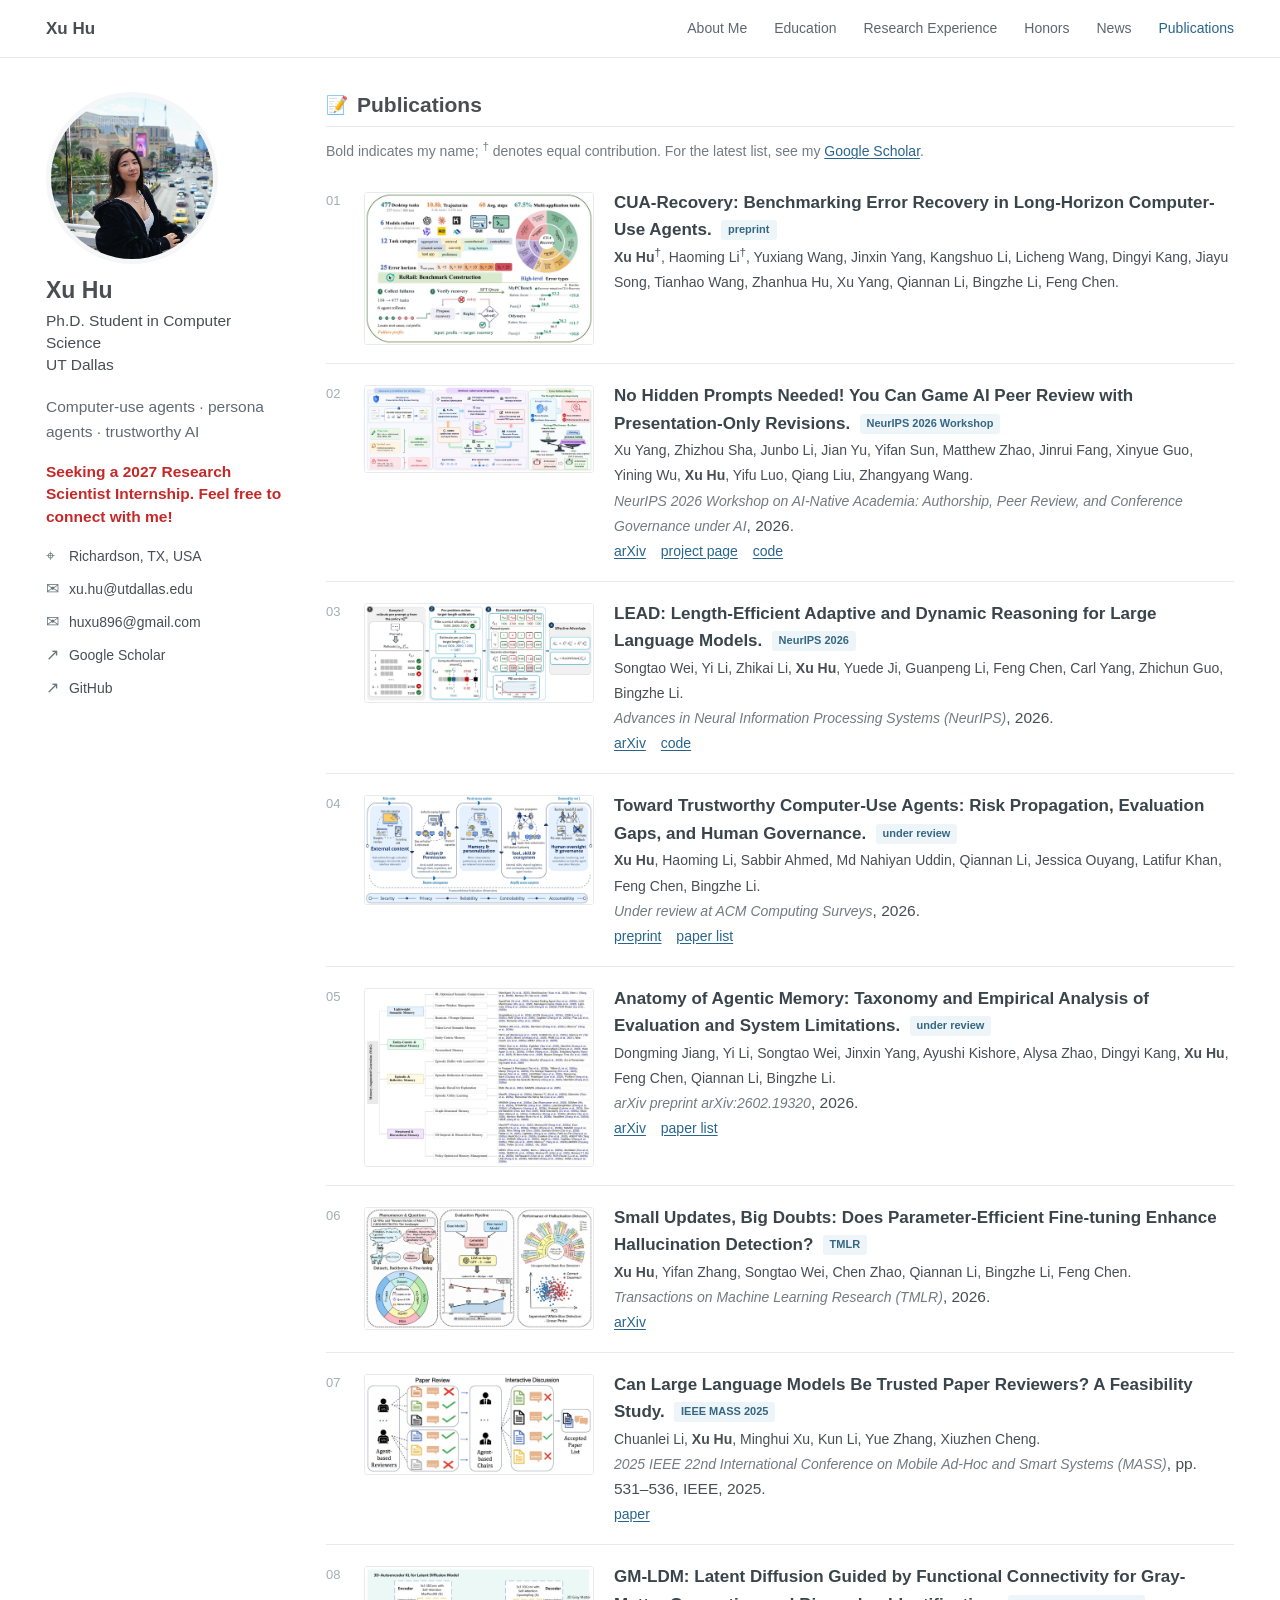
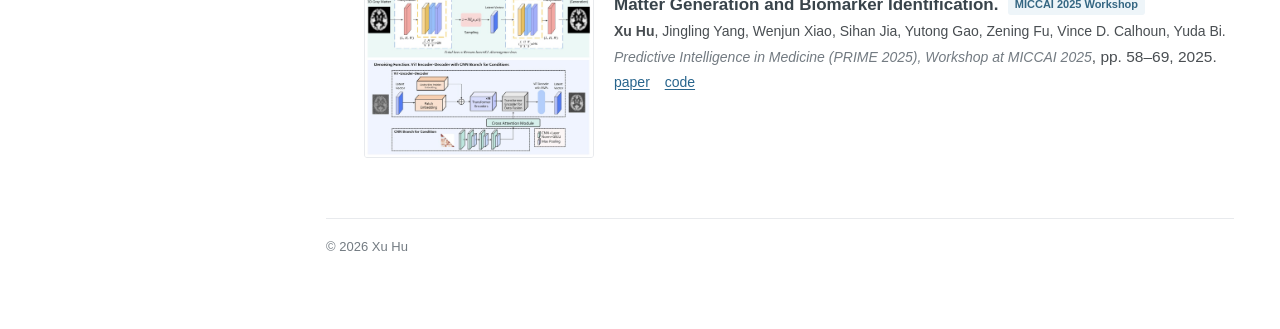
==== publications.html @ 9009aea0 "Add 2027 internship notice to profile" ====
<!DOCTYPE html>
<html lang="en">
<head>
  <meta charset="utf-8" />
  <meta name="viewport" content="width=device-width, initial-scale=1" />
  <title>Xu Hu — Publications</title>
  <meta name="description" content="Publications by Xu Hu." />
  <link rel="canonical" href="https://xu-hu-2002.github.io/publications.html" />
  <link rel="stylesheet" href="styles.css" />
</head>
<body>
  <a class="skip-link" href="#publications">Skip to content</a>
  <header class="site-header">
    <div class="header-inner">
      <a class="site-brand" href="index.html">Xu Hu</a>
      <nav class="desktop-nav" aria-label="Main navigation">
        <a href="index.html#about">About Me</a>
        <a href="index.html#education">Education</a>
        <a href="index.html#research">Research Experience</a>
        <a href="index.html#honors">Honors</a>
        <a href="index.html#news">News</a>
        <a href="publications.html" aria-current="page">Publications</a>
      </nav>
      <details class="mobile-nav">
        <summary aria-label="Open navigation">☰</summary>
        <nav aria-label="Mobile navigation">
          <a href="index.html#about">About Me</a>
          <a href="index.html#education">Education</a>
          <a href="index.html#research">Research Experience</a>
          <a href="index.html#honors">Honors</a>
          <a href="index.html#news">News</a>
          <a href="publications.html" aria-current="page">Publications</a>
        </nav>
      </details>
    </div>
  </header>

  <div class="layout">
    <aside class="profile" aria-label="Xu Hu profile">
      <img class="profile-photo" src="profile.jpg" alt="Xu Hu" />
      <div class="profile-content">
        <h1>Xu Hu</h1>
        <p class="profile-role">Ph.D. Student in Computer Science<br />UT Dallas</p>
        <p class="profile-focus">Computer-use agents · persona agents · trustworthy AI</p>
        <p class="profile-seeking">Seeking a 2027 Research Scientist Internship. Feel free to connect with me!</p>
        <ul class="profile-links">
          <li><span aria-hidden="true">⌖</span> Richardson, TX, USA</li>
          <li><span aria-hidden="true">✉</span> <a href="mailto:xu.hu@utdallas.edu">xu.hu@utdallas.edu</a></li>
          <li><span aria-hidden="true">✉</span> <a href="mailto:huxu896@gmail.com">huxu896@gmail.com</a></li>
          <li><span aria-hidden="true">↗</span> <a href="https://scholar.google.com/citations?user=4LvTffEAAAAJ&amp;hl=en">Google Scholar</a></li>
          <li><span aria-hidden="true">↗</span> <a href="https://github.com/xu-hu-2002">GitHub</a></li>
        </ul>
      </div>
    </aside>

    <main class="content">
      <section id="publications">
        <h2 class="section"><span aria-hidden="true">📝</span> Publications</h2>
        <p class="section-note">Bold indicates my name; <sup>†</sup> denotes equal contribution. For the latest list, see my
          <a href="https://scholar.google.com/citations?user=4LvTffEAAAAJ&amp;hl=en">Google Scholar</a>.
        </p>

      <ol class="pubs">

        <li class="has-fig">
          <a class="pub-fig" href="figures/cua-recovery.jpg"><img src="figures/cua-recovery.jpg" width="1100" height="732" loading="lazy" alt="Overview of the CUA-Recovery benchmark and its construction" /></a>
          <div class="pub-body">
            <span class="pub-title">CUA-Recovery: Benchmarking Error Recovery in Long-Horizon
              Computer-Use Agents.</span>
            <span class="badge">preprint</span><br />
            <span class="pub-authors">
              <span class="me">Xu Hu</span><sup>†</sup>, Haoming Li<sup>†</sup>, Yuxiang Wang, Jinxin Yang,
              Kangshuo Li, Licheng Wang, Dingyi Kang, Jiayu Song, Tianhao Wang, Zhanhua Hu, Xu Yang,
              Qiannan Li, Bingzhe Li, Feng Chen.</span>
          </div>
        </li>

        <li class="has-fig">
          <a class="pub-fig" href="figures/no-hidden-prompts.jpg"><img src="figures/no-hidden-prompts.jpg" width="1100" height="414" loading="lazy" alt="Overview of the presentation-only review-gaming framework" /></a>
          <div class="pub-body">
            <span class="pub-title"><a href="https://arxiv.org/abs/2606.13044">No Hidden Prompts Needed! You Can Game AI Peer Review with
              Presentation-Only Revisions.</a></span>
            <span class="badge">NeurIPS 2026 Workshop</span><br />
            <span class="pub-authors">
              Xu Yang, Zhizhou Sha, Junbo Li, Jian Yu, Yifan Sun, Matthew Zhao, Jinrui Fang,
              Xinyue Guo, Yining Wu, <span class="me">Xu Hu</span>, Yifu Luo, Qiang Liu,
              Zhangyang Wang.</span><br />
            <span class="pub-venue">NeurIPS 2026 Workshop on AI-Native Academia: Authorship, Peer Review,
              and Conference Governance under AI</span>, 2026.<br />
            <span class="pub-links">
              <a href="https://arxiv.org/abs/2606.13044">arXiv</a>
              <a href="https://xyimatvoid.github.io/ARGAR-Site/">project page</a>
              <a href="https://github.com/xyimatvoid/ARGAR">code</a>
            </span>
          </div>
        </li>

        <li class="has-fig">
          <a class="pub-fig" href="figures/lead.jpg"><img src="figures/lead.jpg" width="1100" height="473" loading="lazy" alt="The LEAD framework" /></a>
          <div class="pub-body">
            <span class="pub-title"><a href="https://arxiv.org/abs/2605.09806">LEAD: Length-Efficient Adaptive and Dynamic Reasoning for
              Large Language Models.</a></span>
            <span class="badge">NeurIPS 2026</span><br />
            <span class="pub-authors">
              Songtao Wei, Yi Li, Zhikai Li, <span class="me">Xu Hu</span>, Yuede Ji, Guanpeng Li,
              Feng Chen, Carl Yang, Zhichun Guo, Bingzhe Li.</span><br />
            <span class="pub-venue">Advances in Neural Information Processing Systems (NeurIPS)</span>, 2026.<br />
            <span class="pub-links">
              <a href="https://arxiv.org/abs/2605.09806">arXiv</a>
              <a href="https://github.com/CrazyMint/LEAD">code</a>
            </span>
          </div>
        </li>

        <li class="has-fig">
          <a class="pub-fig" href="figures/trustworthy-cua-survey.jpg"><img src="figures/trustworthy-cua-survey.jpg" width="1100" height="519" loading="lazy" alt="Overview of risk propagation in computer-use agents" /></a>
          <div class="pub-body">
            <span class="pub-title"><a href="https://www.researchgate.net/publication/405422774_Toward_Trustworthy_Computer-Use_Agents_Risk_Propagation_Evaluation_Gaps_and_Human_Governance">Toward Trustworthy Computer-Use Agents: Risk Propagation,
              Evaluation Gaps, and Human Governance.</a></span>
            <span class="badge">under review</span><br />
            <span class="pub-authors">
              <span class="me">Xu Hu</span>, Haoming Li, Sabbir Ahmed, Md Nahiyan Uddin, Qiannan Li,
              Jessica Ouyang, Latifur Khan, Feng Chen, Bingzhe Li.</span><br />
            <span class="pub-venue">Under review at ACM Computing Surveys</span>, 2026.<br />
            <span class="pub-links">
              <a href="https://www.researchgate.net/publication/405422774_Toward_Trustworthy_Computer-Use_Agents_Risk_Propagation_Evaluation_Gaps_and_Human_Governance">preprint</a>
              <a href="https://github.com/xu-hu-2002/Toward-Trustworthy-Computer-Use-Agent-A-Survey">paper list</a>
            </span>
          </div>
        </li>

        <li class="has-fig">
          <a class="pub-fig" href="figures/anatomy-agentic-memory.jpg"><img src="figures/anatomy-agentic-memory.jpg" width="1100" height="852" loading="lazy" alt="Taxonomy of memory-augmented generation systems" /></a>
          <div class="pub-body">
            <span class="pub-title"><a href="https://arxiv.org/abs/2602.19320">Anatomy of Agentic Memory: Taxonomy and Empirical Analysis of
              Evaluation and System Limitations.</a></span>
            <span class="badge">under review</span><br />
            <span class="pub-authors">
              Dongming Jiang, Yi Li, Songtao Wei, Jinxin Yang, Ayushi Kishore, Alysa Zhao,
              Dingyi Kang, <span class="me">Xu Hu</span>, Feng Chen, Qiannan Li, Bingzhe Li.</span><br />
            <span class="pub-venue">arXiv preprint arXiv:2602.19320</span>, 2026.<br />
            <span class="pub-links">
              <a href="https://arxiv.org/abs/2602.19320">arXiv</a>
              <a href="https://github.com/FredJiang0324/Anatomy-of-Agentic-Memory">paper list</a>
            </span>
          </div>
        </li>

        <li class="has-fig">
          <a class="pub-fig" href="figures/small-updates-big-doubts.jpg"><img src="figures/small-updates-big-doubts.jpg" width="1100" height="585" loading="lazy" alt="Overview of the empirical study of fine-tuning and hallucination detection" /></a>
          <div class="pub-body">
            <span class="pub-title"><a href="https://arxiv.org/abs/2602.11166">Small Updates, Big Doubts: Does Parameter-Efficient Fine-tuning
              Enhance Hallucination Detection?</a></span>
            <span class="badge">TMLR</span><br />
            <span class="pub-authors">
              <span class="me">Xu Hu</span>, Yifan Zhang, Songtao Wei, Chen Zhao, Qiannan Li,
              Bingzhe Li, Feng Chen.</span><br />
            <span class="pub-venue">Transactions on Machine Learning Research (TMLR)</span>, 2026.<br />
            <span class="pub-links">
              <a href="https://arxiv.org/abs/2602.11166">arXiv</a>
            </span>
          </div>
        </li>

        <li class="has-fig">
          <a class="pub-fig" href="figures/llm-paper-reviewers.jpg"><img src="figures/llm-paper-reviewers.jpg" width="1100" height="477" loading="lazy" alt="Agent-based paper review and interactive discussion pipeline" /></a>
          <div class="pub-body">
            <span class="pub-title"><a href="https://ieeexplore.ieee.org/abstract/document/11206164">Can Large Language Models Be Trusted Paper Reviewers?
              A Feasibility Study.</a></span>
            <span class="badge">IEEE MASS 2025</span><br />
            <span class="pub-authors">
              Chuanlei Li, <span class="me">Xu Hu</span>, Minghui Xu, Kun Li, Yue Zhang,
              Xiuzhen Cheng.</span><br />
            <span class="pub-venue">2025 IEEE 22nd International Conference on Mobile Ad-Hoc and
              Smart Systems (MASS)</span>, pp. 531&ndash;536, IEEE, 2025.<br />
            <span class="pub-links">
              <a href="https://ieeexplore.ieee.org/abstract/document/11206164">paper</a>
            </span>
          </div>
        </li>

        <li class="has-fig">
          <a class="pub-fig" href="figures/gm-ldm.jpg"><img src="figures/gm-ldm.jpg" width="1100" height="914" loading="lazy" alt="Architecture of the GM-LDM 3D autoencoder and conditional denoising network" /></a>
          <div class="pub-body">
            <span class="pub-title"><a href="https://link.springer.com/chapter/10.1007/978-3-032-07904-6_6">GM-LDM: Latent Diffusion Guided by Functional Connectivity for
              Gray-Matter Generation and Biomarker Identification.</a></span>
            <span class="badge">MICCAI 2025 Workshop</span><br />
            <span class="pub-authors">
              <span class="me">Xu Hu</span>, Jingling Yang, Wenjun Xiao, Sihan Jia, Yutong Gao,
              Zening Fu, Vince D. Calhoun, Yuda Bi.</span><br />
            <span class="pub-venue">Predictive Intelligence in Medicine (PRIME 2025), Workshop at MICCAI 2025</span>,
            pp. 58&ndash;69, 2025.<br />
            <span class="pub-links">
              <a href="https://link.springer.com/chapter/10.1007/978-3-032-07904-6_6">paper</a>
              <a href="https://github.com/xu-hu-2002/FNCtoGM">code</a>
            </span>
          </div>
        </li>

      </ol>
    </section>

      <footer>&copy; <span id="year"></span> Xu Hu</footer>
    </main>
  </div>
  <script>
    document.getElementById("year").textContent = new Date().getFullYear();
    document.querySelectorAll(".mobile-nav a").forEach(link =>
      link.addEventListener("click", () => { link.closest("details").open = false; })
    );
  </script>
</body>
</html>
---- styles.css ----
:root {
  --ink: #494e52;
  --muted: #737b82;
  --link: #28658d;
  --link-hover: #154866;
  --line: #e8eaed;
  --max: 1240px;
}

* { box-sizing: border-box; }
html { scroll-behavior: smooth; -webkit-text-size-adjust: 100%; }
body {
  margin: 0;
  color: var(--ink);
  background: #fff;
  font-family: "Trebuchet MS", Helvetica, Arial, sans-serif;
  font-size: 15.5px;
  line-height: 1.62;
  -webkit-font-smoothing: antialiased;
}
a { color: var(--link); text-decoration: underline; text-underline-offset: 2px; }
a:hover { color: var(--link-hover); }
strong { font-weight: 700; }
.skip-link { position: absolute; top: -80px; left: 12px; z-index: 20; background: #fff; padding: 8px 12px; }
.skip-link:focus { top: 8px; }

/* Top navigation */
.site-header {
  position: sticky;
  top: 0;
  z-index: 10;
  height: 58px;
  background: rgba(255, 255, 255, .98);
  border-bottom: 1px solid var(--line);
}
.header-inner {
  max-width: var(--max);
  height: 100%;
  margin: 0 auto;
  padding: 0 26px;
  display: flex;
  align-items: center;
  justify-content: space-between;
  gap: 28px;
}
.site-brand {
  color: var(--ink);
  text-decoration: none;
  font-size: 17px;
  font-weight: 700;
  white-space: nowrap;
}
.desktop-nav { display: flex; align-items: center; gap: 27px; }
.desktop-nav a {
  color: #5d6670;
  text-decoration: none;
  white-space: nowrap;
  font-size: 14px;
}
.desktop-nav a:hover, .desktop-nav a[aria-current="page"] { color: var(--link); }
.mobile-nav { display: none; position: relative; }
.mobile-nav summary {
  display: grid;
  place-items: center;
  width: 38px;
  height: 36px;
  color: #fff;
  background: #65717a;
  cursor: pointer;
  list-style: none;
  font-size: 22px;
  line-height: 1;
}
.mobile-nav summary::-webkit-details-marker { display: none; }
.mobile-nav nav {
  position: absolute;
  top: 44px;
  right: 0;
  width: 230px;
  padding: 8px 0;
  background: #fff;
  border: 1px solid var(--line);
  box-shadow: 0 8px 24px rgba(38, 51, 60, .12);
}
.mobile-nav nav a { display: block; padding: 9px 17px; color: var(--ink); text-decoration: none; }
.mobile-nav nav a:hover { background: #f5f7f8; color: var(--link); }

/* Profile and article layout */
.layout {
  max-width: var(--max);
  margin: 0 auto;
  padding: 34px 26px 72px;
  display: grid;
  grid-template-columns: 236px minmax(0, 1fr);
  gap: 44px;
  align-items: start;
}
.profile { position: sticky; top: 92px; }
.profile-photo {
  display: block;
  width: 172px;
  height: 172px;
  border-radius: 50%;
  border: 5px solid #f4f6f7;
  object-fit: cover;
  object-position: center 37%;
  margin: 0 0 13px;
}
.profile h1 { margin: 0 0 5px; font-size: 23px; line-height: 1.2; }
.profile-role { margin: 0 0 18px; line-height: 1.42; }
.profile-focus { margin: 0 0 17px; color: #626a70; }
.profile-seeking { margin: 0 0 15px; color: #c62828; font-weight: 700; line-height: 1.45; }
.profile-links { margin: 0; padding: 0; list-style: none; font-size: 14px; }
.profile-links li { margin: 0 0 7px; overflow-wrap: anywhere; }
.profile-links li span { display: inline-block; width: 19px; color: #66747b; font-size: 16px; }
.profile-links a { color: var(--ink); text-decoration: none; }
.profile-links a:hover { color: var(--link); text-decoration: underline; }
.content { min-width: 0; }
.bio p { margin: 0 0 16px; }
.bio p:last-child { margin-bottom: 0; }

/* Sections and dated lists */
section { margin-top: 36px; scroll-margin-top: 78px; }
.content > section:first-child { margin-top: 0; }
.content { scroll-margin-top: 78px; }
h2.section {
  display: flex;
  align-items: center;
  gap: 9px;
  margin: 0 0 14px;
  padding: 0 0 8px;
  border-bottom: 1px solid var(--line);
  font-size: 21px;
  line-height: 1.25;
  font-weight: 700;
}
h2.section span { font-size: 18px; }
ul.timeline, ul.news { list-style: none; margin: 0; padding: 0; }
ul.timeline li, ul.news li {
  display: grid;
  grid-template-columns: 116px minmax(0, 1fr);
  gap: 14px;
  margin: 0 0 11px;
}
ul.timeline li:last-child, ul.news li:last-child { margin-bottom: 0; }
ul.news li { position: relative; padding-left: 18px; }
ul.news li::before { content: "•"; position: absolute; left: 0; top: 0; color: #728089; }
.date { color: var(--muted); white-space: nowrap; font-variant-numeric: tabular-nums; }
.what { min-width: 0; }
.location { color: var(--muted); }
.faculty-name { white-space: nowrap; }

/* News sliding window: five items at a time */
.news-nav { display: none; align-items: center; gap: 12px; margin-top: 12px; padding-left: 18px; font-size: 13px; color: var(--muted); }
.news-windowed + .news-nav { display: flex; }
.news-windowed li[hidden] { display: none; }
.news-windowed li.news-last { margin-bottom: 0; }
.news-nav button {
  padding: 3px 11px;
  border: 1px solid #d5dbdf;
  border-radius: 3px;
  background: #fff;
  color: var(--link);
  font: inherit;
  cursor: pointer;
}
.news-nav button:hover:not(:disabled) { background: #eef5f9; border-color: #b9c6ce; }
.news-nav button:disabled { color: #b3bbc1; cursor: default; }
.news-count { font-variant-numeric: tabular-nums; }
@keyframes news-in { from { opacity: 0; transform: translateY(var(--news-shift, 6px)); } to { opacity: 1; transform: none; } }
.news-windowed li.news-enter { animation: news-in .22s ease-out; }

/* Publication list */
.section-note { color: var(--muted); margin: -4px 0 8px; font-size: 14px; }
ol.pubs { margin: 0; padding: 0; list-style: none; counter-reset: pub; }
ol.pubs li {
  position: relative;
  margin: 0;
  padding: 18px 0 18px 38px;
  border-bottom: 1px solid var(--line);
  counter-increment: pub;
}
ol.pubs li:last-child { border-bottom: 0; }
ol.pubs li::before {
  content: counter(pub, decimal-leading-zero);
  position: absolute;
  top: 19px;
  left: 0;
  color: #a3adb4;
  font-size: 13px;
  font-variant-numeric: tabular-nums;
}
ol.pubs li { display: grid; grid-template-columns: 230px minmax(0, 1fr); gap: 20px; align-items: start; }
.pub-fig { display: block; margin-top: 3px; border: 1px solid var(--line); border-radius: 3px; background: #fff; overflow: hidden; line-height: 0; }
.pub-fig img { display: block; width: 100%; height: auto; }
a.pub-fig:hover { border-color: #b9c6ce; }
.pub-fig-empty { border: 0; }
.pub-body { min-width: 0; }
.pub-title { font-size: 17px; font-weight: 700; color: #39444b; }
.pub-title a { color: inherit; text-decoration: none; }
.pub-title a:hover { color: var(--link); text-decoration: underline; }
.pub-authors { font-size: 14px; }
.pub-authors .me { font-weight: 700; }
.pub-venue { color: var(--muted); font-style: italic; font-size: 14px; }
.pub-links { font-size: 14px; }
.pub-links a { margin-right: 11px; }
.badge {
  display: inline-block;
  margin-left: 5px;
  padding: 1px 7px;
  border-radius: 3px;
  background: #eef5f9;
  color: #356783;
  font-size: 11px;
  font-weight: 700;
  vertical-align: 2px;
}

/* Research agenda table */
.agenda-wrap { margin: 0; overflow-x: auto; }
table.agenda { width: 100%; border-collapse: collapse; font-size: 14.5px; line-height: 1.5; }
table.agenda th, table.agenda td {
  padding: 10px 12px;
  border: 1px solid var(--line);
  text-align: left;
  vertical-align: top;
}
table.agenda thead th { background: #f4f6f7; color: #39444b; font-weight: 700; }
table.agenda tbody th { width: 23%; font-weight: 700; }
table.agenda td.work { width: 42%; }
table.agenda td.work p { margin: 0 0 7px; }
table.agenda td.work p:last-child { margin-bottom: 0; }
table.agenda .status { color: var(--muted); }

footer {
  margin-top: 42px;
  padding-top: 17px;
  border-top: 1px solid var(--line);
  color: var(--muted);
  font-size: 13px;
}

@media (max-width: 1000px) {
  .layout { grid-template-columns: 205px minmax(0, 1fr); gap: 34px; }
  ol.pubs li { grid-template-columns: 180px minmax(0, 1fr); gap: 16px; }
  .desktop-nav { gap: 17px; }
  .desktop-nav a { font-size: 13px; }
}
@media (max-width: 760px) {
  .desktop-nav { display: none; }
  .mobile-nav { display: block; }
  .layout { display: block; padding: 26px 20px 64px; }
  .profile {
    position: static;
    display: grid;
    grid-template-columns: 104px minmax(0, 1fr);
    gap: 18px;
    align-items: start;
    margin-bottom: 28px;
  }
  .profile-photo { width: 104px; height: 104px; border-width: 4px; margin: 0; }
  .profile h1 { font-size: 21px; }
  .profile-role { margin-bottom: 9px; }
  .profile-focus { display: none; }
  .profile-seeking { margin-bottom: 8px; font-size: 14px; }
  .profile-links { display: flex; flex-wrap: wrap; gap: 0 12px; font-size: 13px; }
  .profile-links li { margin-bottom: 2px; }
  .header-inner { padding: 0 20px; }
}
@media (max-width: 560px) {
  body { font-size: 15px; }
  .profile { grid-template-columns: 84px minmax(0, 1fr); gap: 13px; }
  .profile-photo { width: 84px; height: 84px; }
  .profile h1 { font-size: 19px; }
  .profile-role { font-size: 13px; }
  .profile-links li:first-child { width: 100%; }
  h2.section { font-size: 19px; }
  ul.timeline li, ul.news li { display: block; margin-bottom: 14px; }
  .date { display: block; font-size: 13px; margin-bottom: 1px; }
  ol.pubs li { display: block; padding-left: 31px; }
  .pub-fig { max-width: 420px; margin: 2px 0 10px; }
  .pub-fig-empty { display: none; }
  .news-nav { padding-left: 0; }
  .pub-title { font-size: 15.5px; }
  table.agenda thead { display: none; }
  table.agenda, table.agenda tbody, table.agenda tr, table.agenda th, table.agenda td { display: block; }
  table.agenda tbody th, table.agenda td.work { width: auto; }
  table.agenda tr { margin: 0 0 10px; border: 1px solid var(--line); }
  table.agenda tr:last-child { margin-bottom: 0; }
  table.agenda th, table.agenda td { border: 0; padding: 7px 12px; }
  table.agenda tbody th { background: #f4f6f7; }
}
@media (prefers-reduced-motion: reduce) {
  html { scroll-behavior: auto; }
  .news-windowed li.news-enter { animation: none; }
}
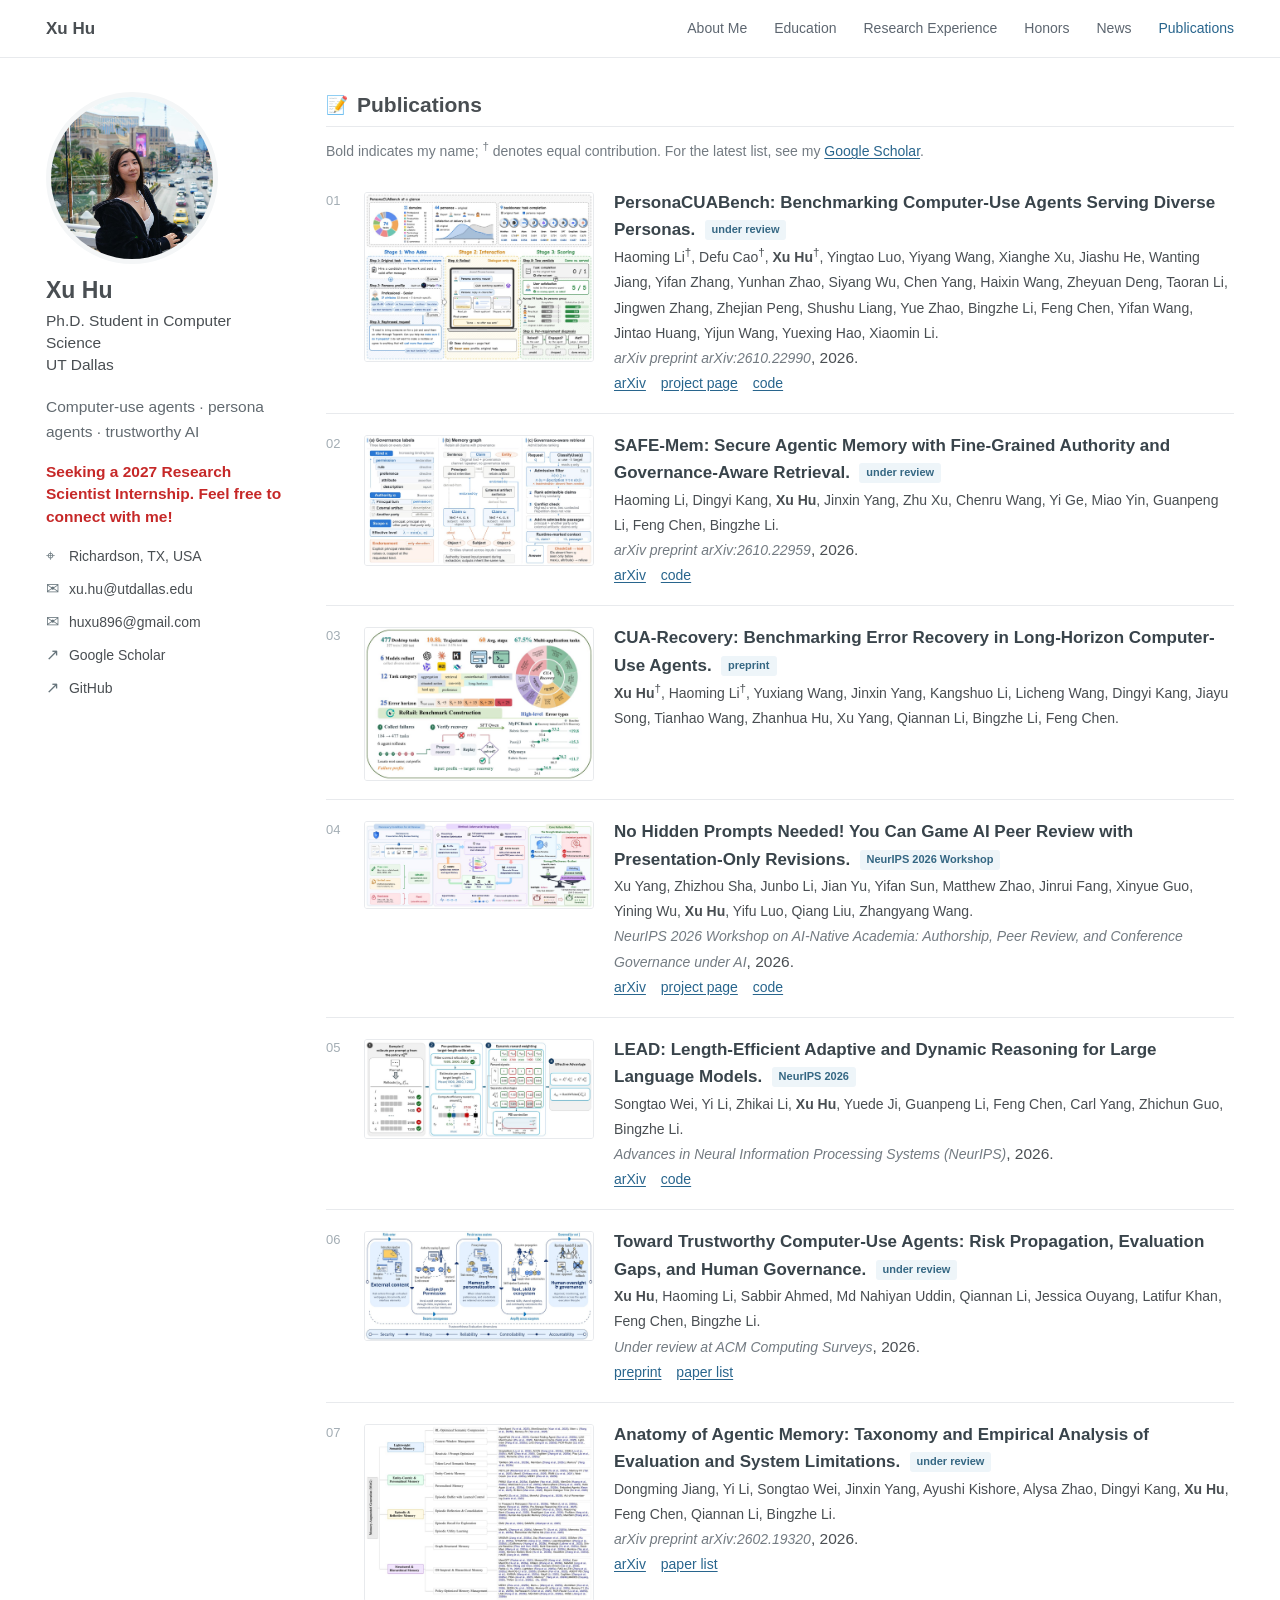
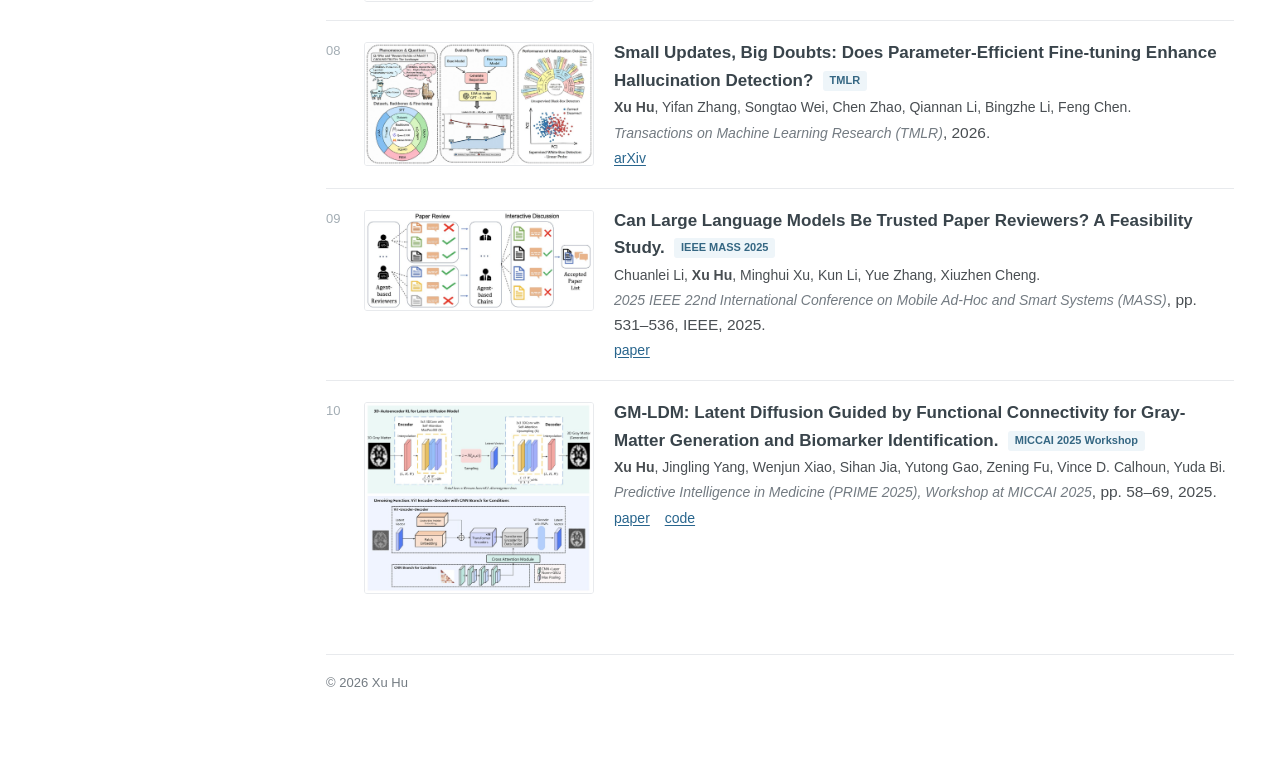
==== commit 3916d2a1: "Add PersonaCUABench and SAFE-Mem (arXiv) to news, agenda, and publications" ====
--- a/publications.html
+++ b/publications.html
@@ -63,6 +63,44 @@
       <ol class="pubs">
 
         <li class="has-fig">
+          <a class="pub-fig" href="figures/persona-cua-bench.jpg"><img src="figures/persona-cua-bench.jpg" width="1100" height="811" loading="lazy" alt="Overview of PersonaCUABench: who asks, interaction, and scoring" /></a>
+          <div class="pub-body">
+            <span class="pub-title"><a href="https://arxiv.org/abs/2610.22990">PersonaCUABench: Benchmarking Computer-Use Agents
+              Serving Diverse Personas.</a></span>
+            <span class="badge">under review</span><br />
+            <span class="pub-authors">
+              Haoming Li<sup>†</sup>, Defu Cao<sup>†</sup>, <span class="me">Xu Hu</span><sup>†</sup>, Yingtao Luo,
+              Yiyang Wang, Xianghe Xu, Jiashu He, Wanting Jiang, Yifan Zhang, Yunhan Zhao, Siyang Wu,
+              Chen Yang, Haixin Wang, Zheyuan Deng, Taoran Li, Jingwen Zhang, Zhejian Peng, Shushu Liang,
+              Yue Zhao, Bingzhe Li, Feng Chen, Yifan Wang, Jintao Huang, Yijun Wang, Yuexing Hao,
+              Xiaomin Li.</span><br />
+            <span class="pub-venue">arXiv preprint arXiv:2610.22990</span>, 2026.<br />
+            <span class="pub-links">
+              <a href="https://arxiv.org/abs/2610.22990">arXiv</a>
+              <a href="https://matraix.ai/research/persona-cua.html">project page</a>
+              <a href="https://github.com/MatrAIx-ai/PersonaCUABench">code</a>
+            </span>
+          </div>
+        </li>
+
+        <li class="has-fig">
+          <a class="pub-fig" href="figures/safe-mem.jpg"><img src="figures/safe-mem.jpg" width="1100" height="622" loading="lazy" alt="Overview of SAFE-Mem: governance labels, memory graph, and governance-aware retrieval" /></a>
+          <div class="pub-body">
+            <span class="pub-title"><a href="https://arxiv.org/abs/2610.22959">SAFE-Mem: Secure Agentic Memory with Fine-Grained Authority
+              and Governance-Aware Retrieval.</a></span>
+            <span class="badge">under review</span><br />
+            <span class="pub-authors">
+              Haoming Li, Dingyi Kang, <span class="me">Xu Hu</span>, Jinxin Yang, Zhu Xu, Chenru Wang,
+              Yi Ge, Miao Yin, Guanpeng Li, Feng Chen, Bingzhe Li.</span><br />
+            <span class="pub-venue">arXiv preprint arXiv:2610.22959</span>, 2026.<br />
+            <span class="pub-links">
+              <a href="https://arxiv.org/abs/2610.22959">arXiv</a>
+              <a href="https://github.com/LVenum/SAFE-Mem">code</a>
+            </span>
+          </div>
+        </li>
+
+        <li class="has-fig">
           <a class="pub-fig" href="figures/cua-recovery.jpg"><img src="figures/cua-recovery.jpg" width="1100" height="732" loading="lazy" alt="Overview of the CUA-Recovery benchmark and its construction" /></a>
           <div class="pub-body">
             <span class="pub-title">CUA-Recovery: Benchmarking Error Recovery in Long-Horizon
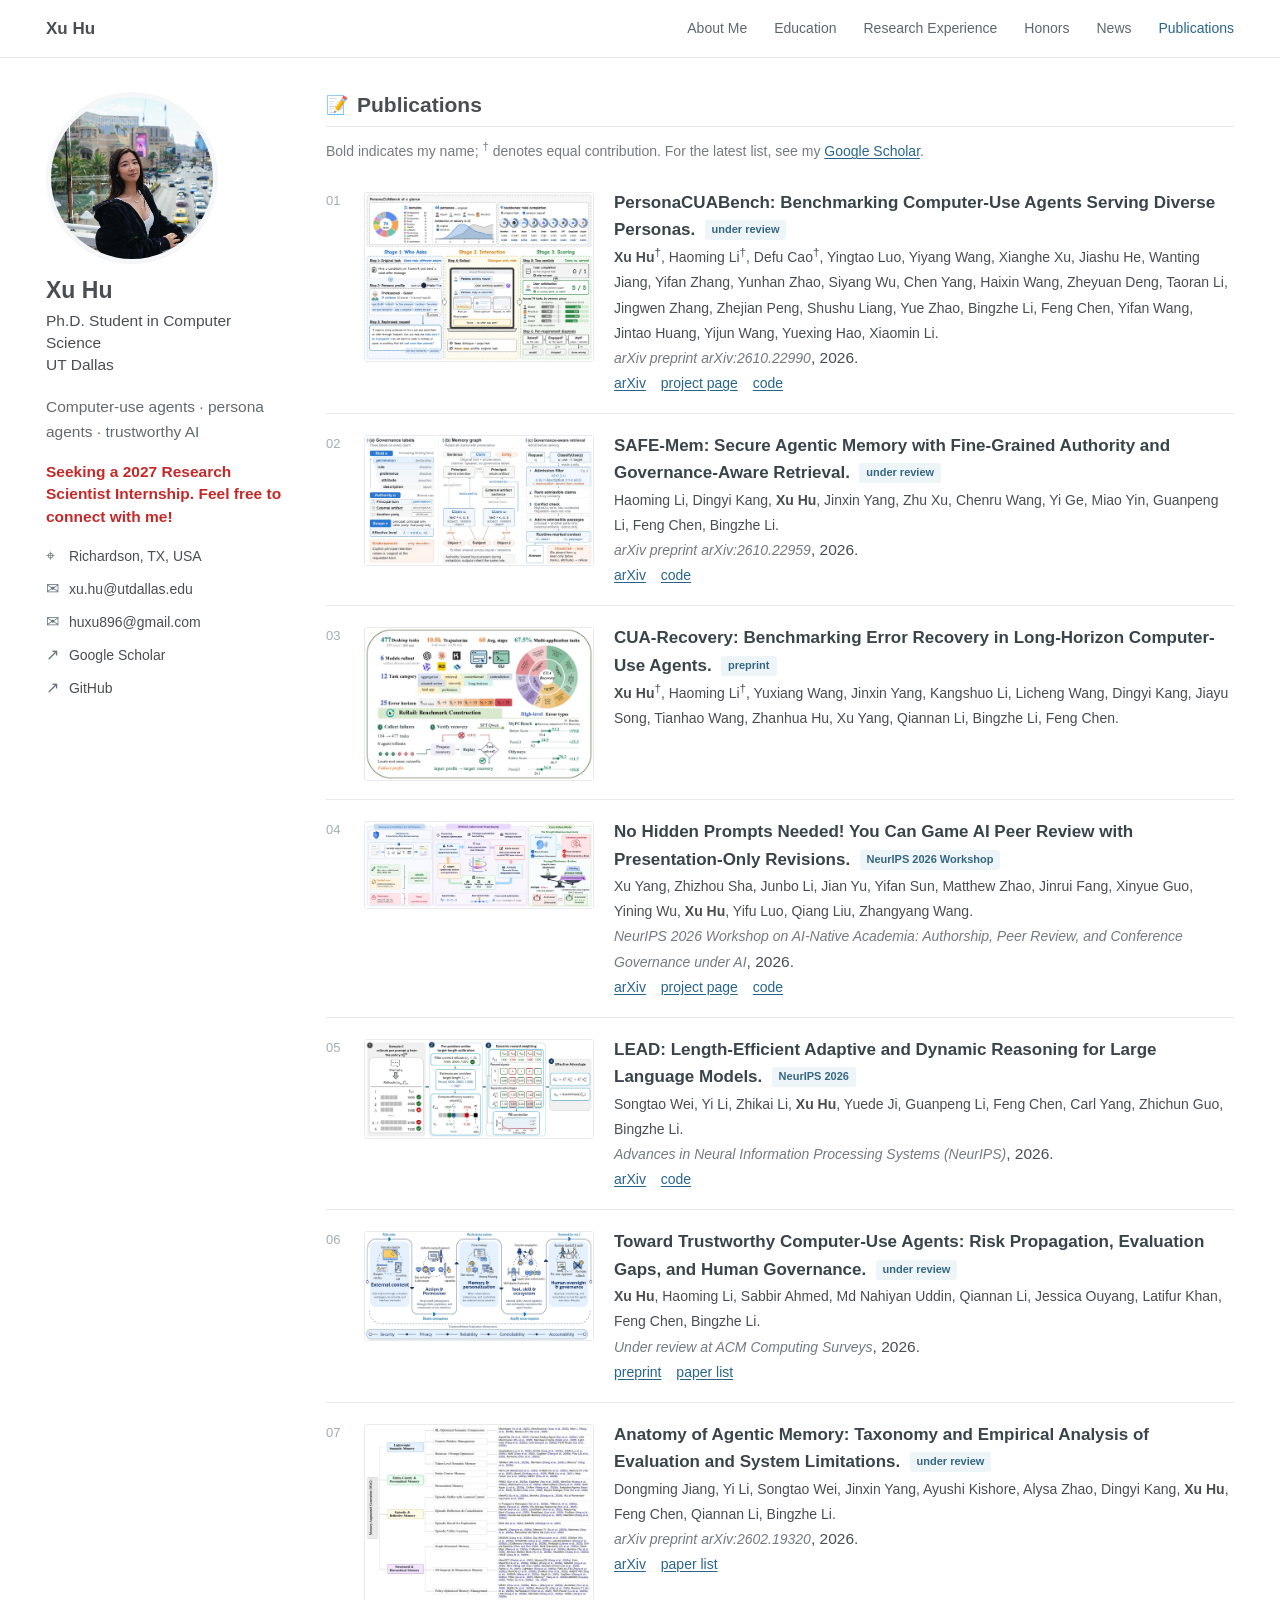
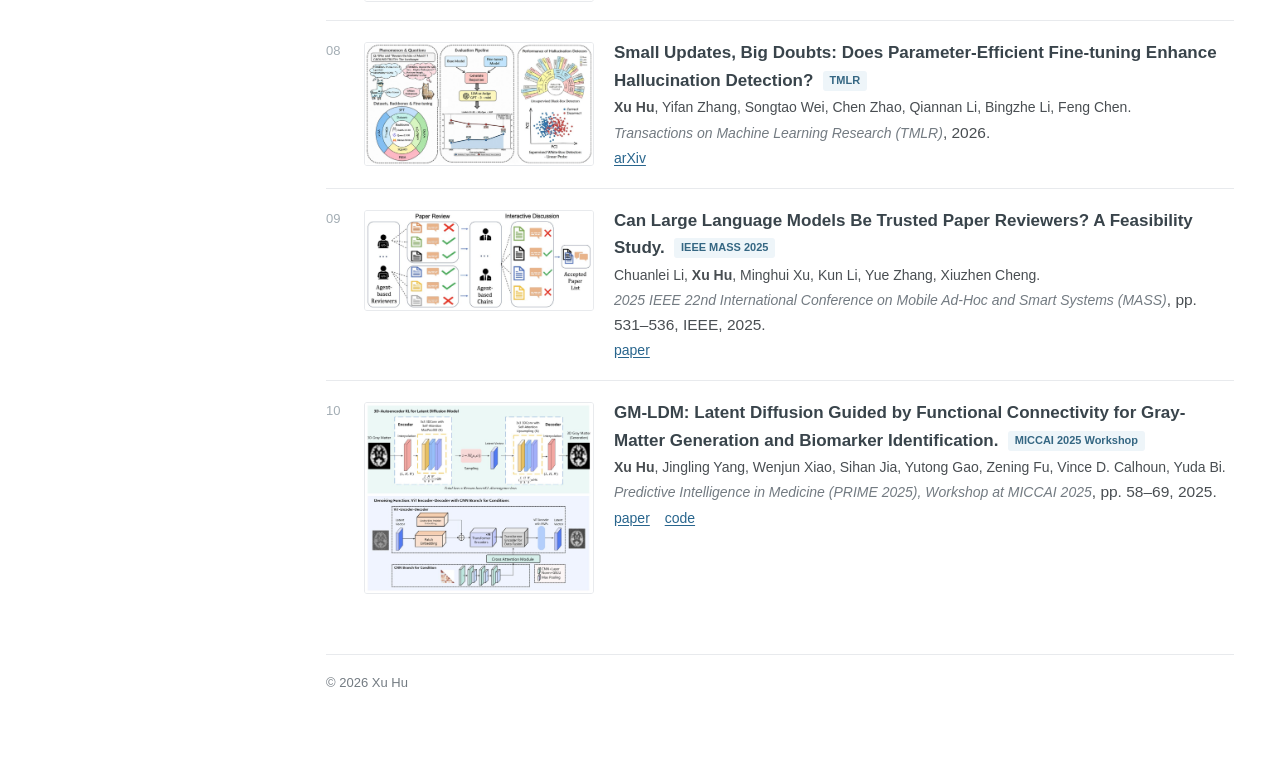
==== commit dbf69cb7: "List Xu Hu first among PersonaCUABench co-first authors" ====
--- a/publications.html
+++ b/publications.html
@@ -69,7 +69,7 @@
               Serving Diverse Personas.</a></span>
             <span class="badge">under review</span><br />
             <span class="pub-authors">
-              Haoming Li<sup>†</sup>, Defu Cao<sup>†</sup>, <span class="me">Xu Hu</span><sup>†</sup>, Yingtao Luo,
+              <span class="me">Xu Hu</span><sup>†</sup>, Haoming Li<sup>†</sup>, Defu Cao<sup>†</sup>, Yingtao Luo,
               Yiyang Wang, Xianghe Xu, Jiashu He, Wanting Jiang, Yifan Zhang, Yunhan Zhao, Siyang Wu,
               Chen Yang, Haixin Wang, Zheyuan Deng, Taoran Li, Jingwen Zhang, Zhejian Peng, Shushu Liang,
               Yue Zhao, Bingzhe Li, Feng Chen, Yifan Wang, Jintao Huang, Yijun Wang, Yuexing Hao,
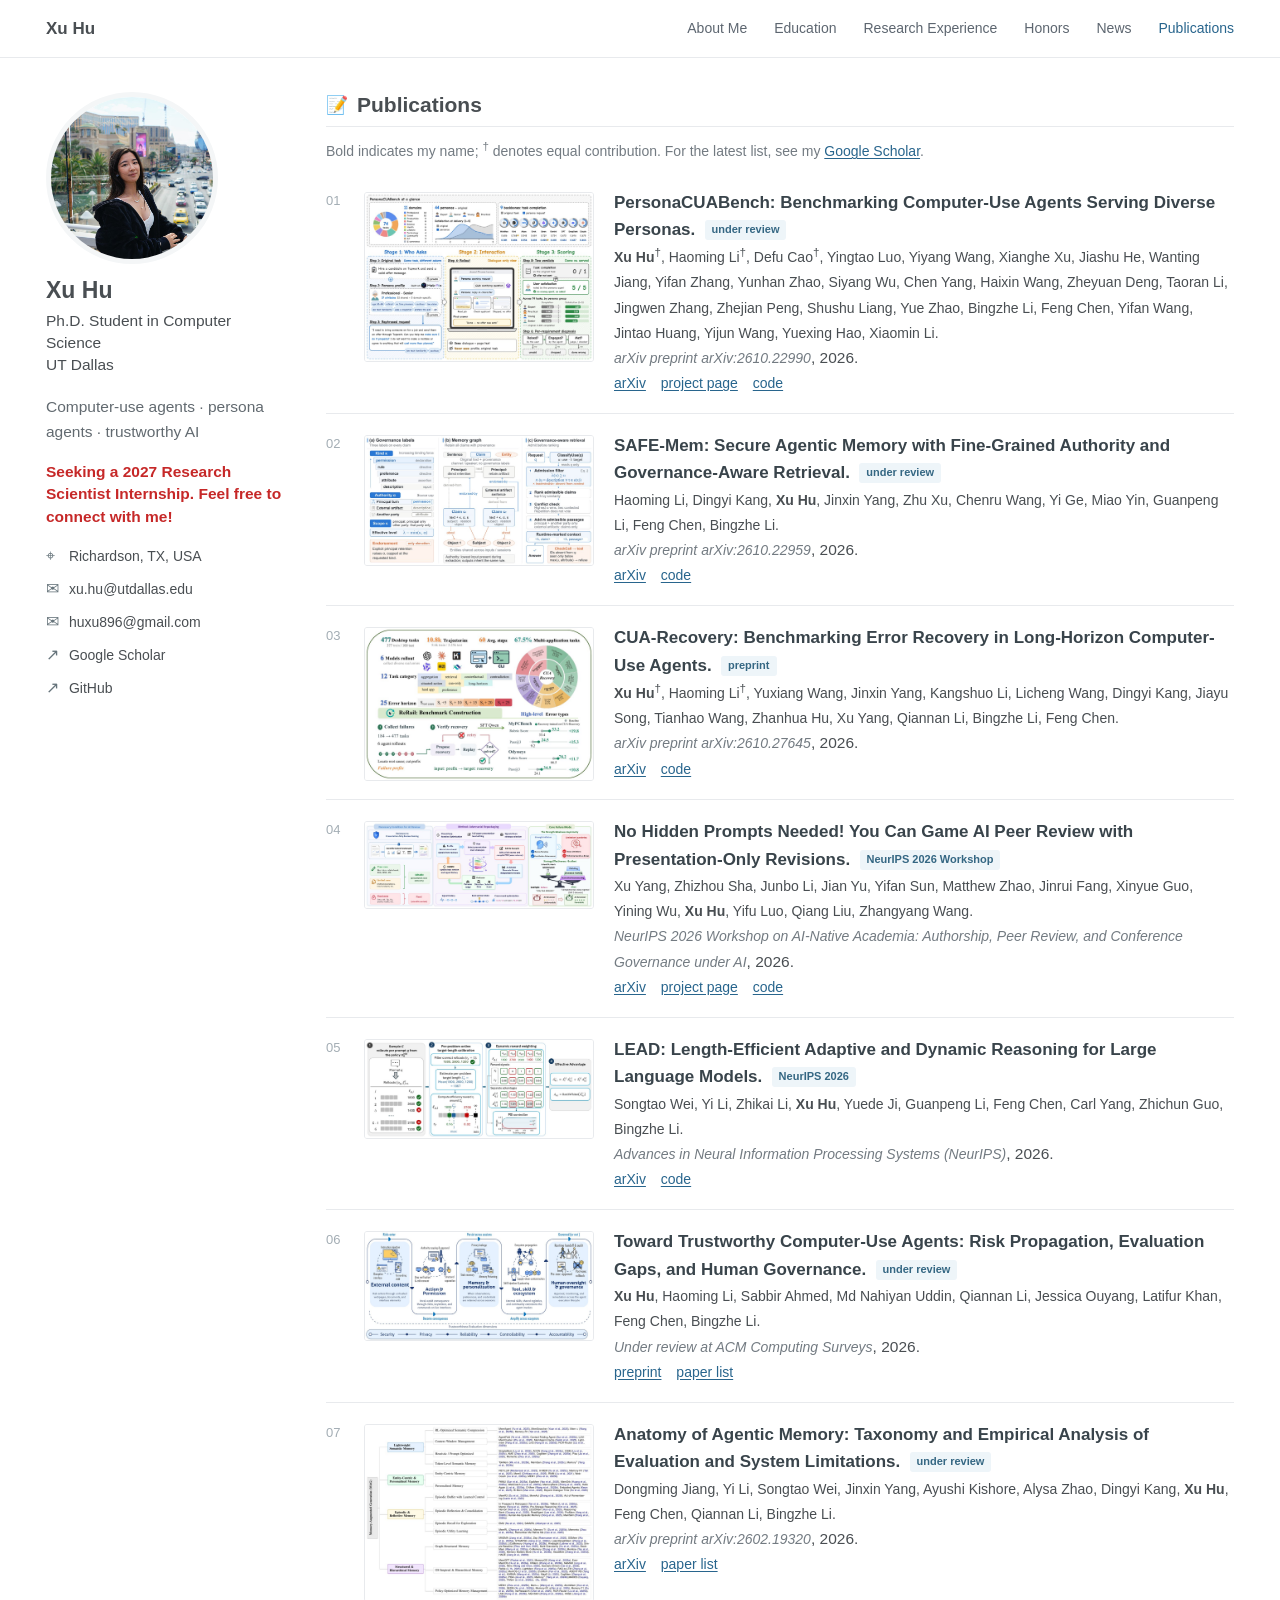
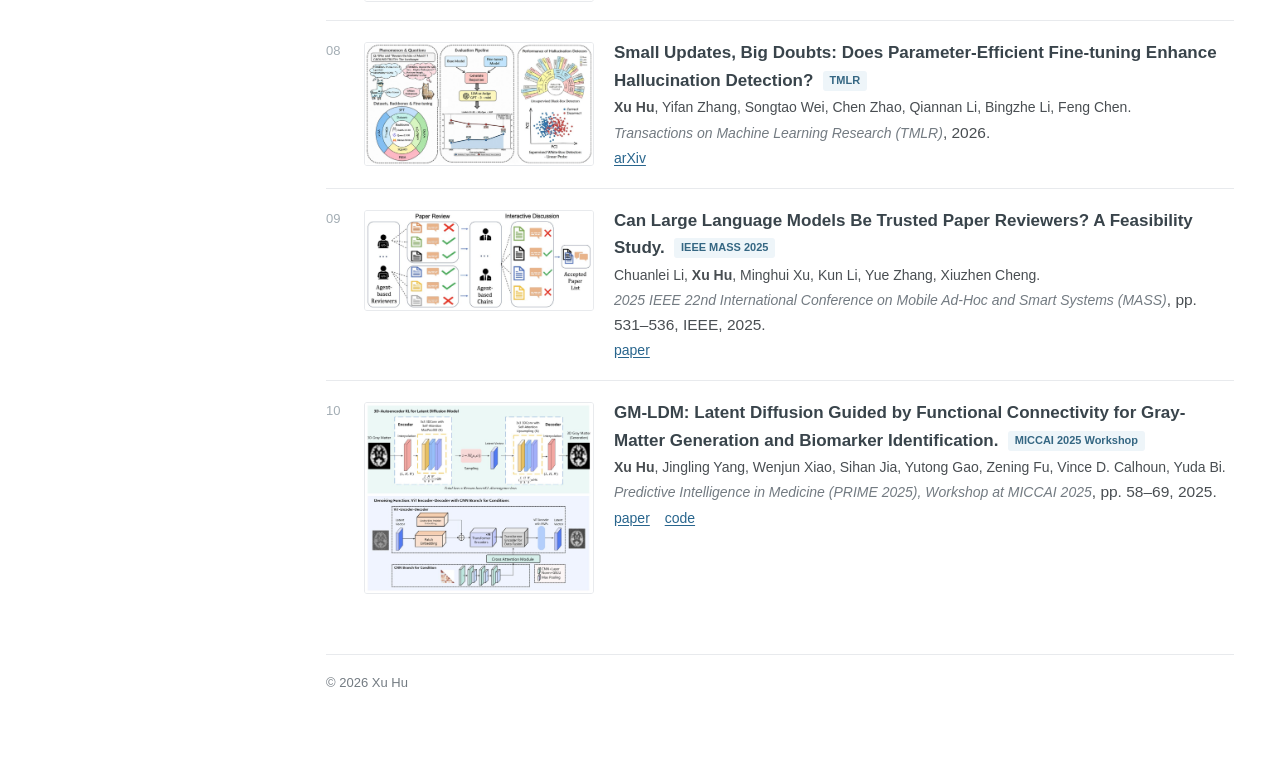
==== commit dbd72b97: "Add arXiv and code links for CUA-Recovery Updated publication entry to include a link to the arXiv p" ====
--- a/publications.html
+++ b/publications.html
@@ -103,13 +103,18 @@
         <li class="has-fig">
           <a class="pub-fig" href="figures/cua-recovery.jpg"><img src="figures/cua-recovery.jpg" width="1100" height="732" loading="lazy" alt="Overview of the CUA-Recovery benchmark and its construction" /></a>
           <div class="pub-body">
-            <span class="pub-title">CUA-Recovery: Benchmarking Error Recovery in Long-Horizon
-              Computer-Use Agents.</span>
+            <span class="pub-title"><a href="https://arxiv.org/abs/2610.27645">CUA-Recovery: Benchmarking Error Recovery in Long-Horizon
+              Computer-Use Agents.</a></span>
             <span class="badge">preprint</span><br />
             <span class="pub-authors">
               <span class="me">Xu Hu</span><sup>†</sup>, Haoming Li<sup>†</sup>, Yuxiang Wang, Jinxin Yang,
               Kangshuo Li, Licheng Wang, Dingyi Kang, Jiayu Song, Tianhao Wang, Zhanhua Hu, Xu Yang,
-              Qiannan Li, Bingzhe Li, Feng Chen.</span>
+              Qiannan Li, Bingzhe Li, Feng Chen.</span><br />
+            <span class="pub-venue">arXiv preprint arXiv:2610.27645</span>, 2026.<br />
+            <span class="pub-links">
+              <a href="https://arxiv.org/abs/2610.27645">arXiv</a>
+              <a href="https://github.com/xu-hu-2002/CUA-Recovery">code</a>
+            </span>
           </div>
         </li>
 
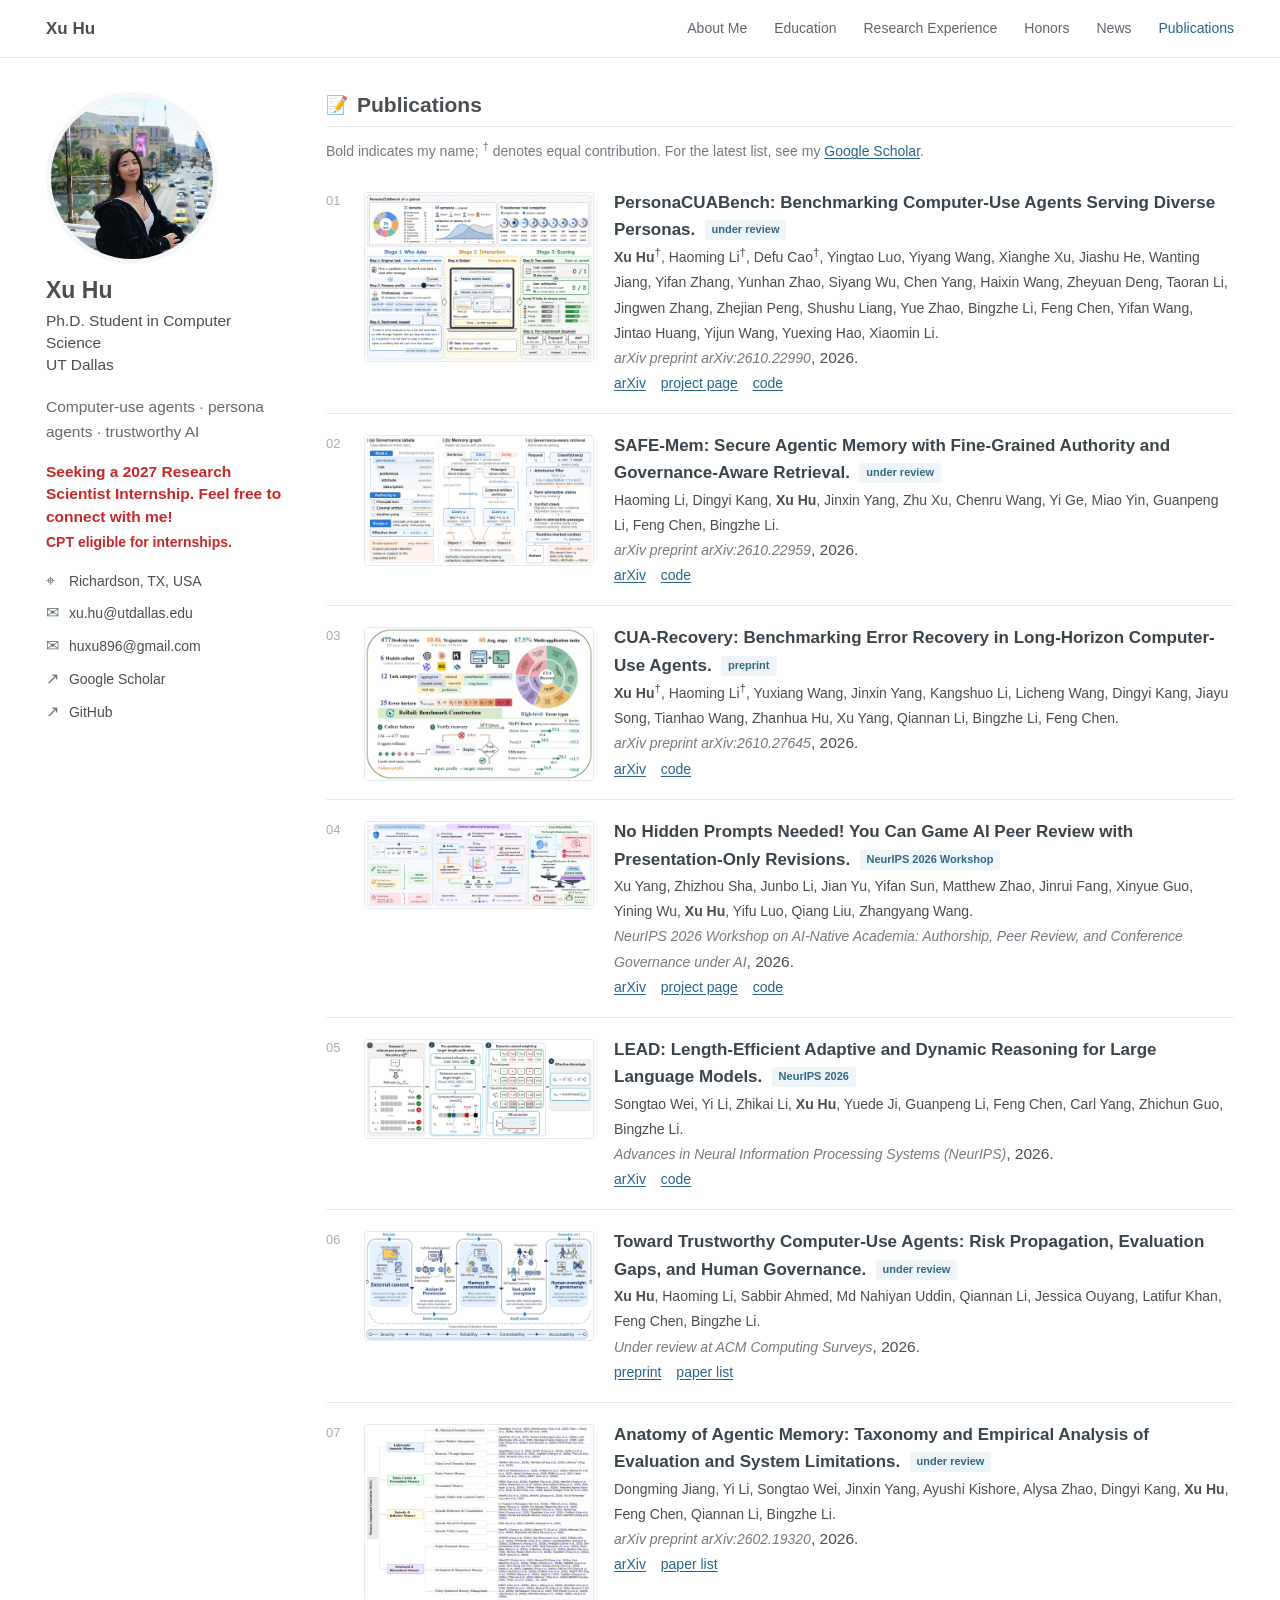
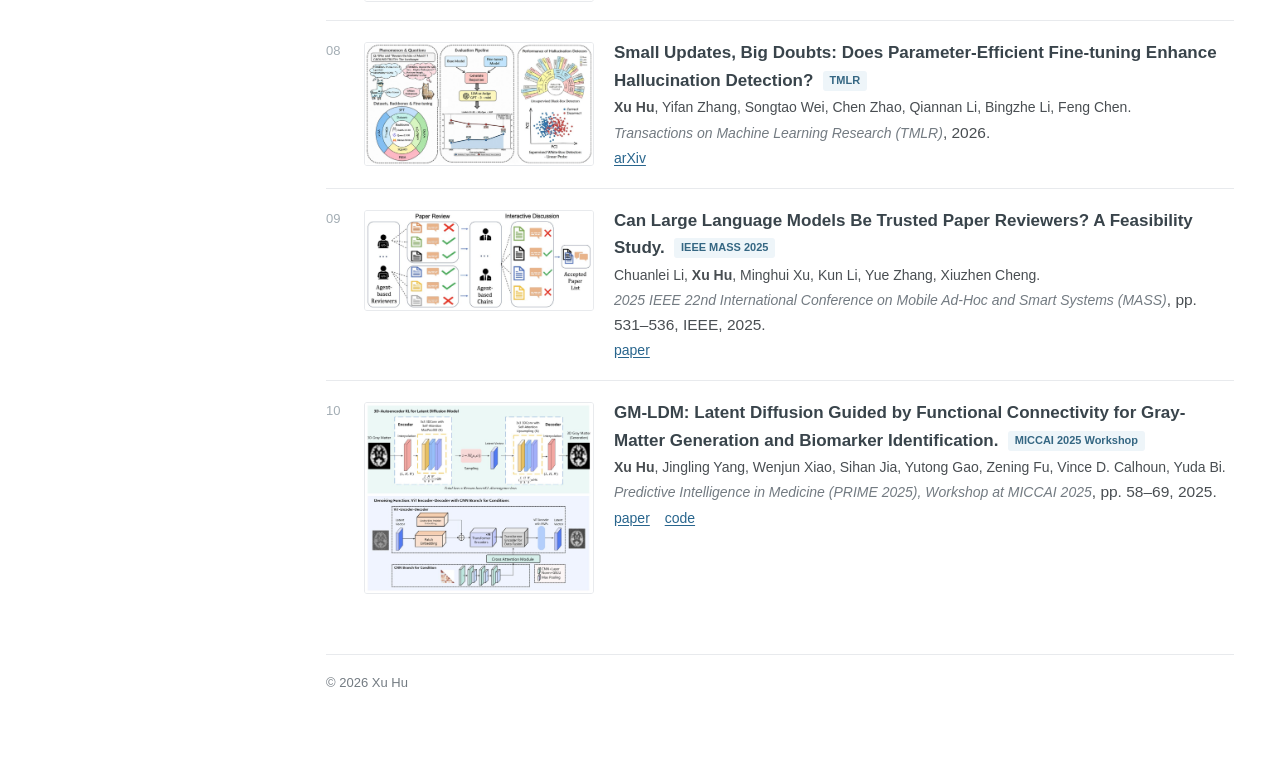
==== commit 409b2ca1: "Add CPT eligibility under the internship line Co-Authored-By: Claude Opus 5.5 <noreply@anthropic.com" ====
--- a/publications.html
+++ b/publications.html
@@ -43,6 +43,7 @@
         <p class="profile-role">Ph.D. Student in Computer Science<br />UT Dallas</p>
         <p class="profile-focus">Computer-use agents · persona agents · trustworthy AI</p>
         <p class="profile-seeking">Seeking a 2027 Research Scientist Internship. Feel free to connect with me!</p>
+        <p class="profile-cpt">CPT eligible for internships.</p>
         <ul class="profile-links">
           <li><span aria-hidden="true">⌖</span> Richardson, TX, USA</li>
           <li><span aria-hidden="true">✉</span> <a href="mailto:xu.hu@utdallas.edu">xu.hu@utdallas.edu</a></li>
--- a/styles.css
+++ b/styles.css
@@ -110,6 +110,8 @@
 .profile-role { margin: 0 0 18px; line-height: 1.42; }
 .profile-focus { margin: 0 0 17px; color: #626a70; }
 .profile-seeking { margin: 0 0 15px; color: #c62828; font-weight: 700; line-height: 1.45; }
+.profile-seeking:has(+ .profile-cpt) { margin-bottom: 4px; }
+.profile-cpt { margin: 0 0 15px; color: #c62828; font-size: 14px; font-weight: 600; line-height: 1.45; }
 .profile-links { margin: 0; padding: 0; list-style: none; font-size: 14px; }
 .profile-links li { margin: 0 0 7px; overflow-wrap: anywhere; }
 .profile-links li span { display: inline-block; width: 19px; color: #66747b; font-size: 16px; }
@@ -263,6 +265,7 @@
   .profile-role { margin-bottom: 9px; }
   .profile-focus { display: none; }
   .profile-seeking { margin-bottom: 8px; font-size: 14px; }
+  .profile-cpt { margin-bottom: 8px; font-size: 13px; }
   .profile-links { display: flex; flex-wrap: wrap; gap: 0 12px; font-size: 13px; }
   .profile-links li { margin-bottom: 2px; }
   .header-inner { padding: 0 20px; }
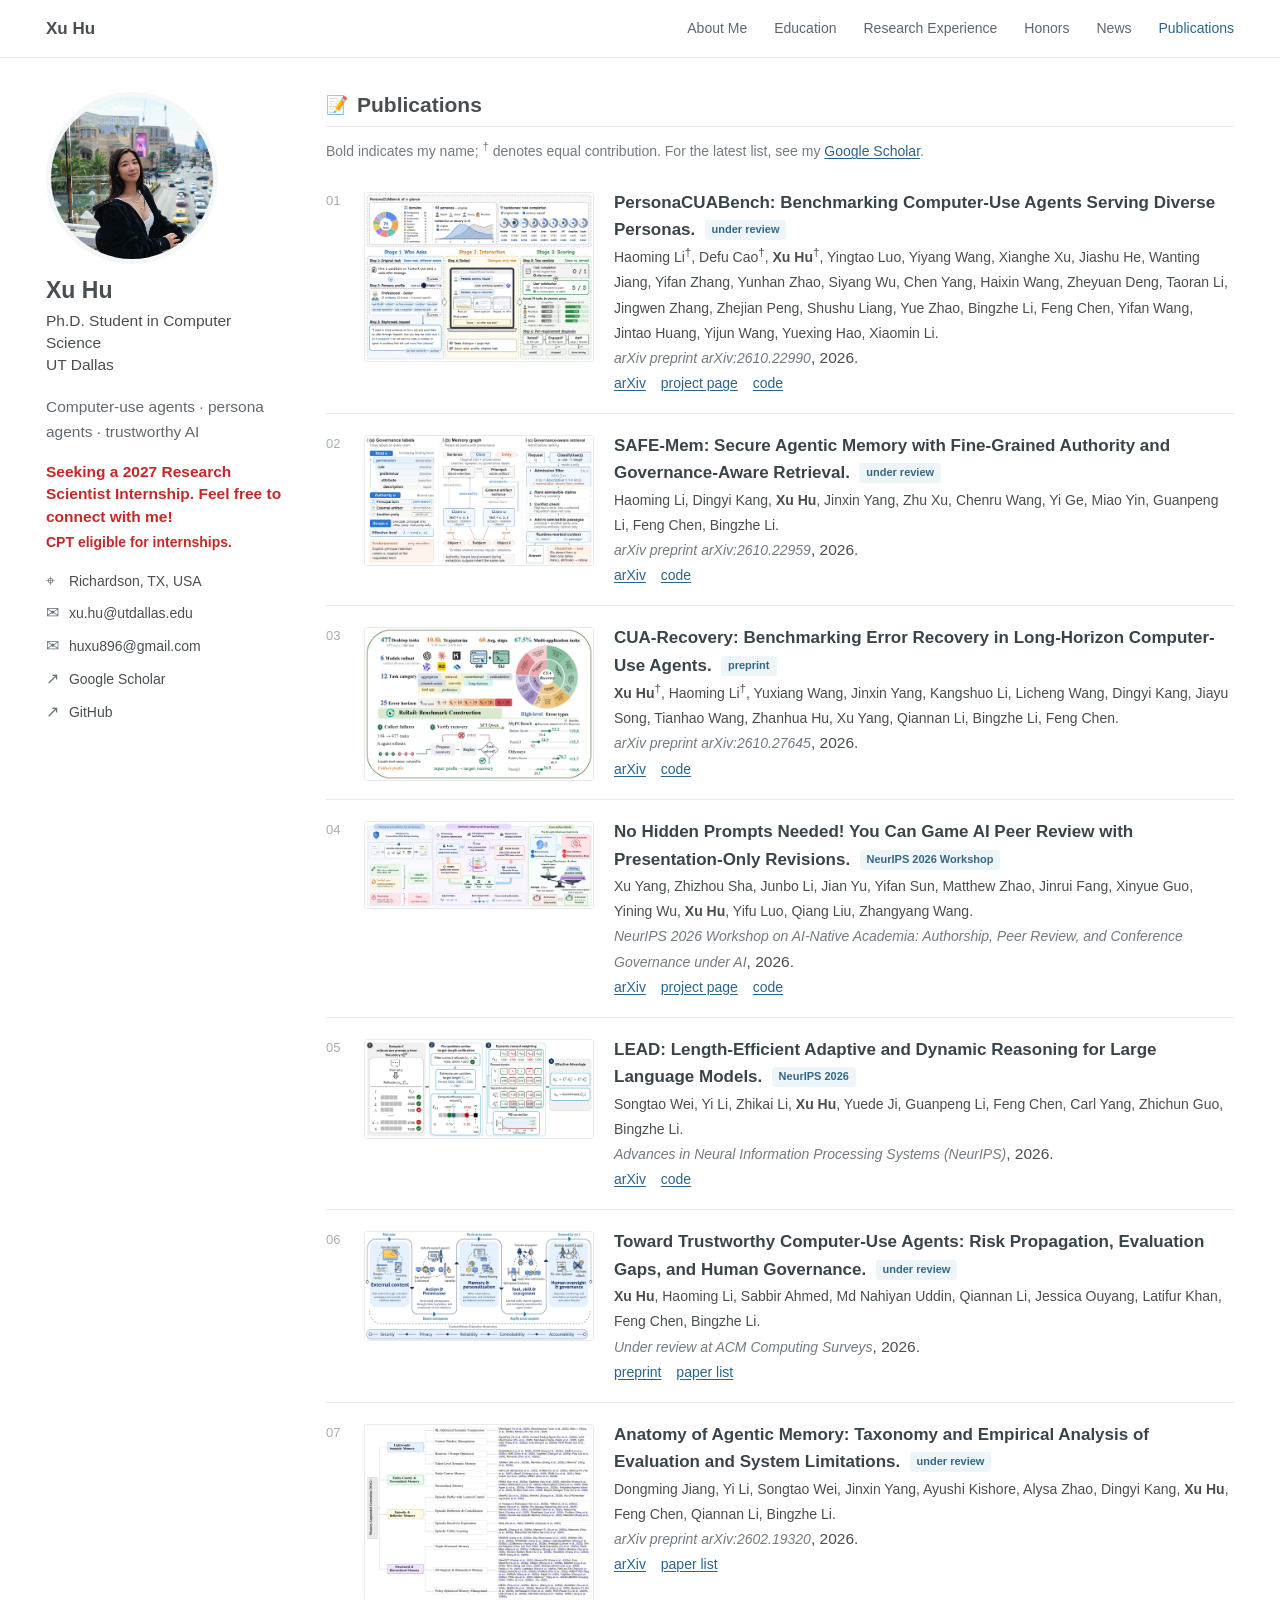
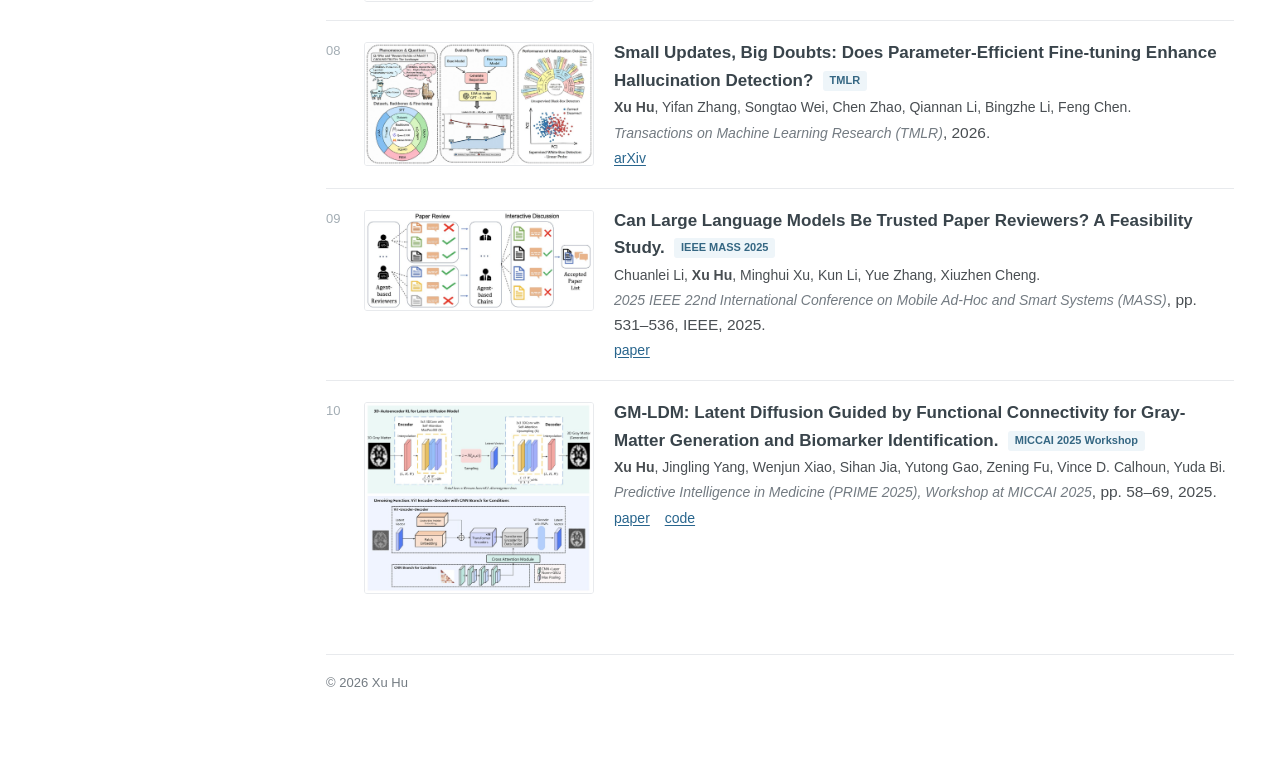
==== commit d984e8e6: "PersonaCUABench: reorder co-first authors (Haoming Li, Defu Cao, Xu Hu)Reorder authors in publicatio" ====
--- a/publications.html
+++ b/publications.html
@@ -70,7 +70,7 @@
               Serving Diverse Personas.</a></span>
             <span class="badge">under review</span><br />
             <span class="pub-authors">
-              <span class="me">Xu Hu</span><sup>†</sup>, Haoming Li<sup>†</sup>, Defu Cao<sup>†</sup>, Yingtao Luo,
+              Haoming Li<sup>†</sup>, Defu Cao<sup>†</sup>, <span class="me">Xu Hu</span><sup>†</sup>, Yingtao Luo,
               Yiyang Wang, Xianghe Xu, Jiashu He, Wanting Jiang, Yifan Zhang, Yunhan Zhao, Siyang Wu,
               Chen Yang, Haixin Wang, Zheyuan Deng, Taoran Li, Jingwen Zhang, Zhejian Peng, Shushu Liang,
               Yue Zhao, Bingzhe Li, Feng Chen, Yifan Wang, Jintao Huang, Yijun Wang, Yuexing Hao,
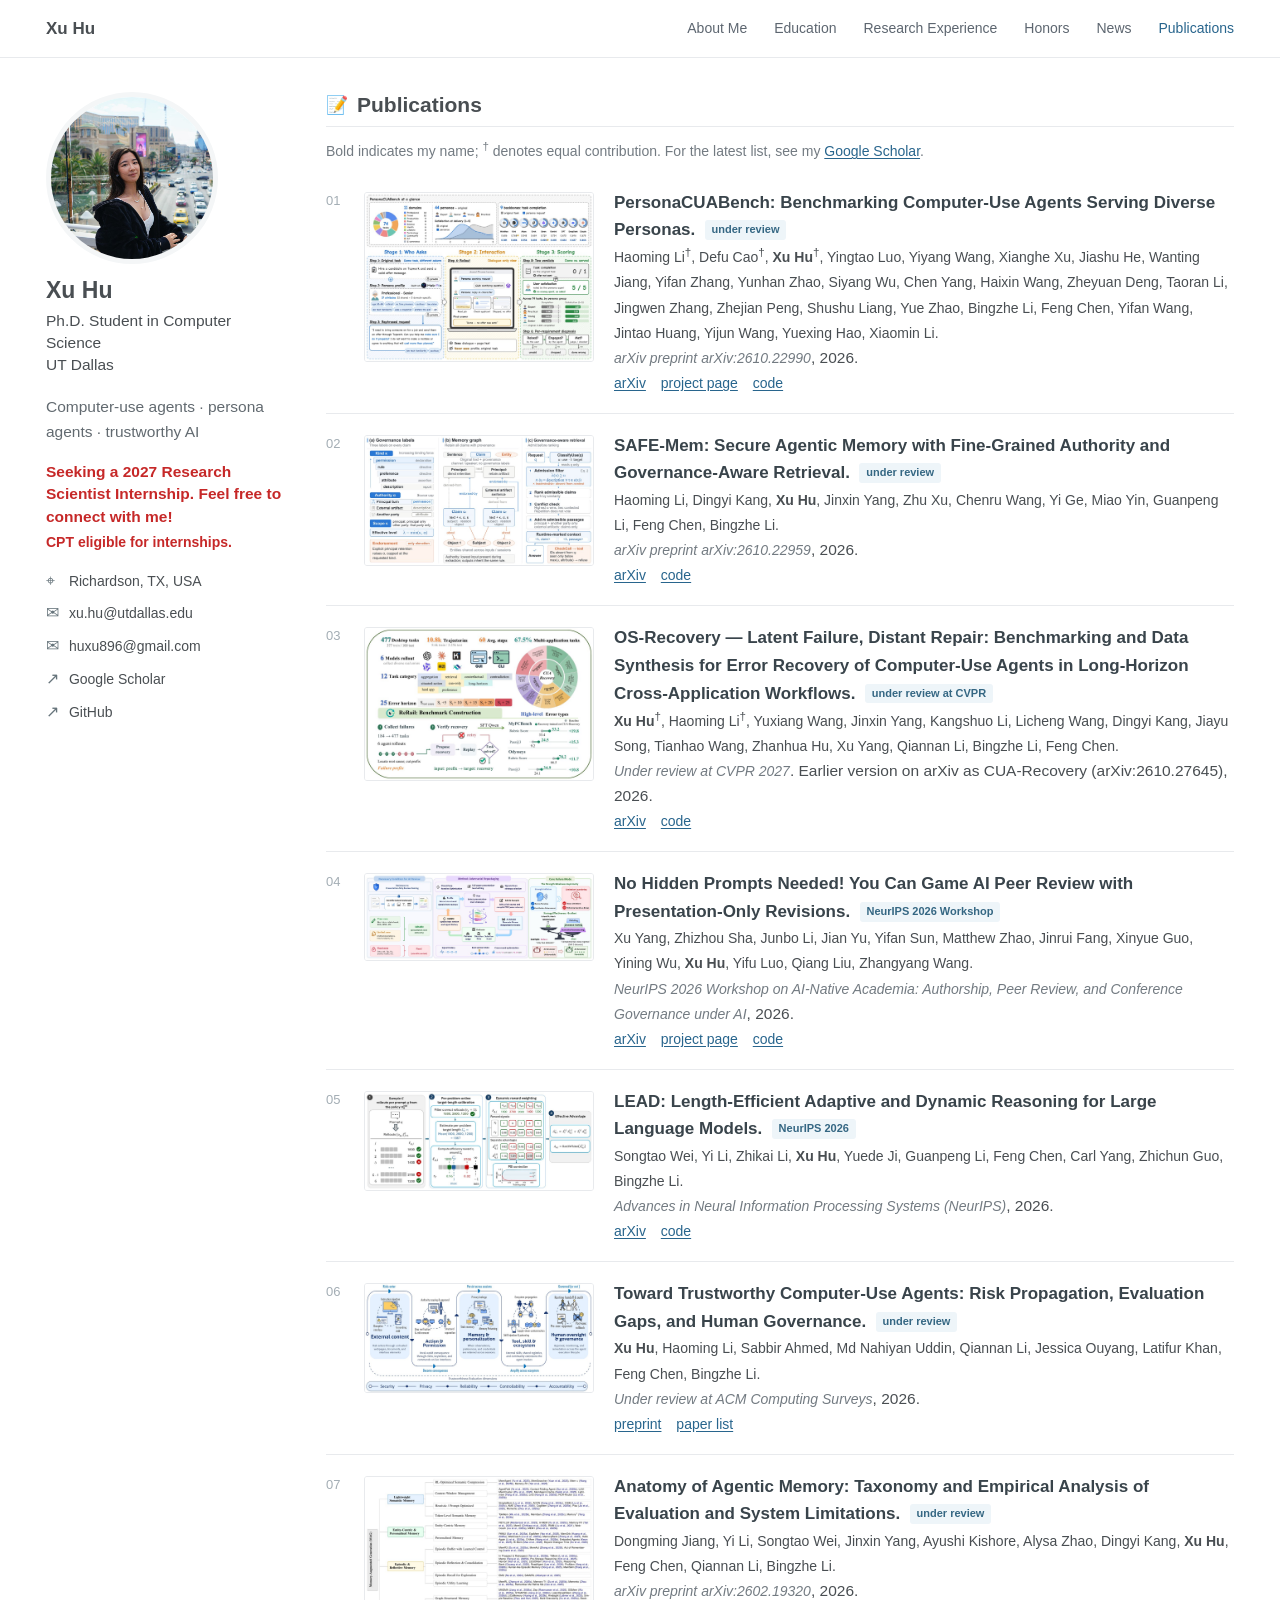
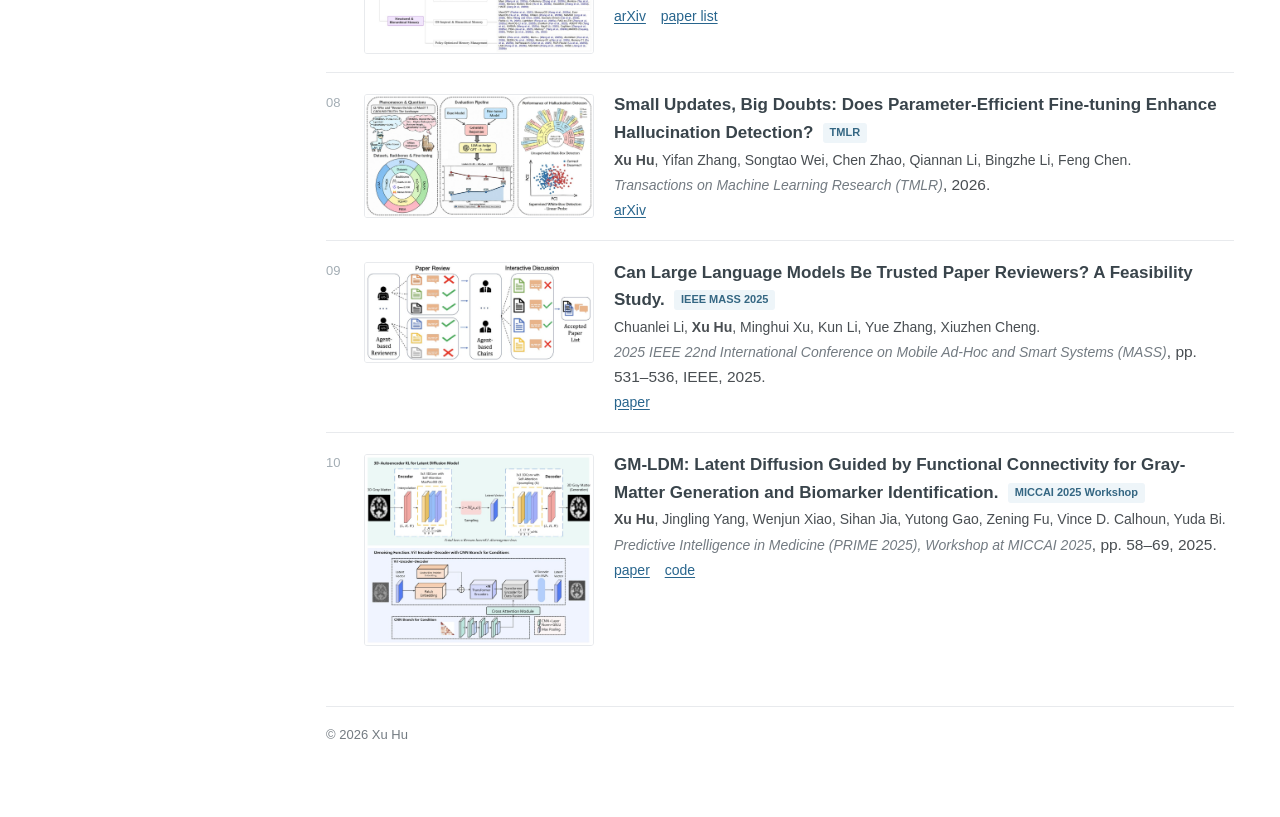
==== commit 3b8bb85c: "Rename CUA-Recovery to OS-Recovery, now under review at CVPR 2027 Co-Authored-By: Claude Opus 5.5 <n" ====
--- a/publications.html
+++ b/publications.html
@@ -102,16 +102,16 @@
         </li>
 
         <li class="has-fig">
-          <a class="pub-fig" href="figures/cua-recovery.jpg"><img src="figures/cua-recovery.jpg" width="1100" height="732" loading="lazy" alt="Overview of the CUA-Recovery benchmark and its construction" /></a>
-          <div class="pub-body">
-            <span class="pub-title"><a href="https://arxiv.org/abs/2610.27645">CUA-Recovery: Benchmarking Error Recovery in Long-Horizon
-              Computer-Use Agents.</a></span>
-            <span class="badge">preprint</span><br />
+          <a class="pub-fig" href="figures/cua-recovery.jpg"><img src="figures/cua-recovery.jpg" width="1100" height="732" loading="lazy" alt="Overview of the OS-Recovery benchmark and its construction" /></a>
+          <div class="pub-body">
+            <span class="pub-title"><a href="https://arxiv.org/abs/2610.27645">OS-Recovery &mdash; Latent Failure, Distant Repair: Benchmarking and Data Synthesis
+              for Error Recovery of Computer-Use Agents in Long-Horizon Cross-Application Workflows.</a></span>
+            <span class="badge">under review at CVPR</span><br />
             <span class="pub-authors">
               <span class="me">Xu Hu</span><sup>†</sup>, Haoming Li<sup>†</sup>, Yuxiang Wang, Jinxin Yang,
               Kangshuo Li, Licheng Wang, Dingyi Kang, Jiayu Song, Tianhao Wang, Zhanhua Hu, Xu Yang,
               Qiannan Li, Bingzhe Li, Feng Chen.</span><br />
-            <span class="pub-venue">arXiv preprint arXiv:2610.27645</span>, 2026.<br />
+            <span class="pub-venue">Under review at CVPR 2027</span>. Earlier version on arXiv as CUA-Recovery (arXiv:2610.27645), 2026.<br />
             <span class="pub-links">
               <a href="https://arxiv.org/abs/2610.27645">arXiv</a>
               <a href="https://github.com/xu-hu-2002/CUA-Recovery">code</a>
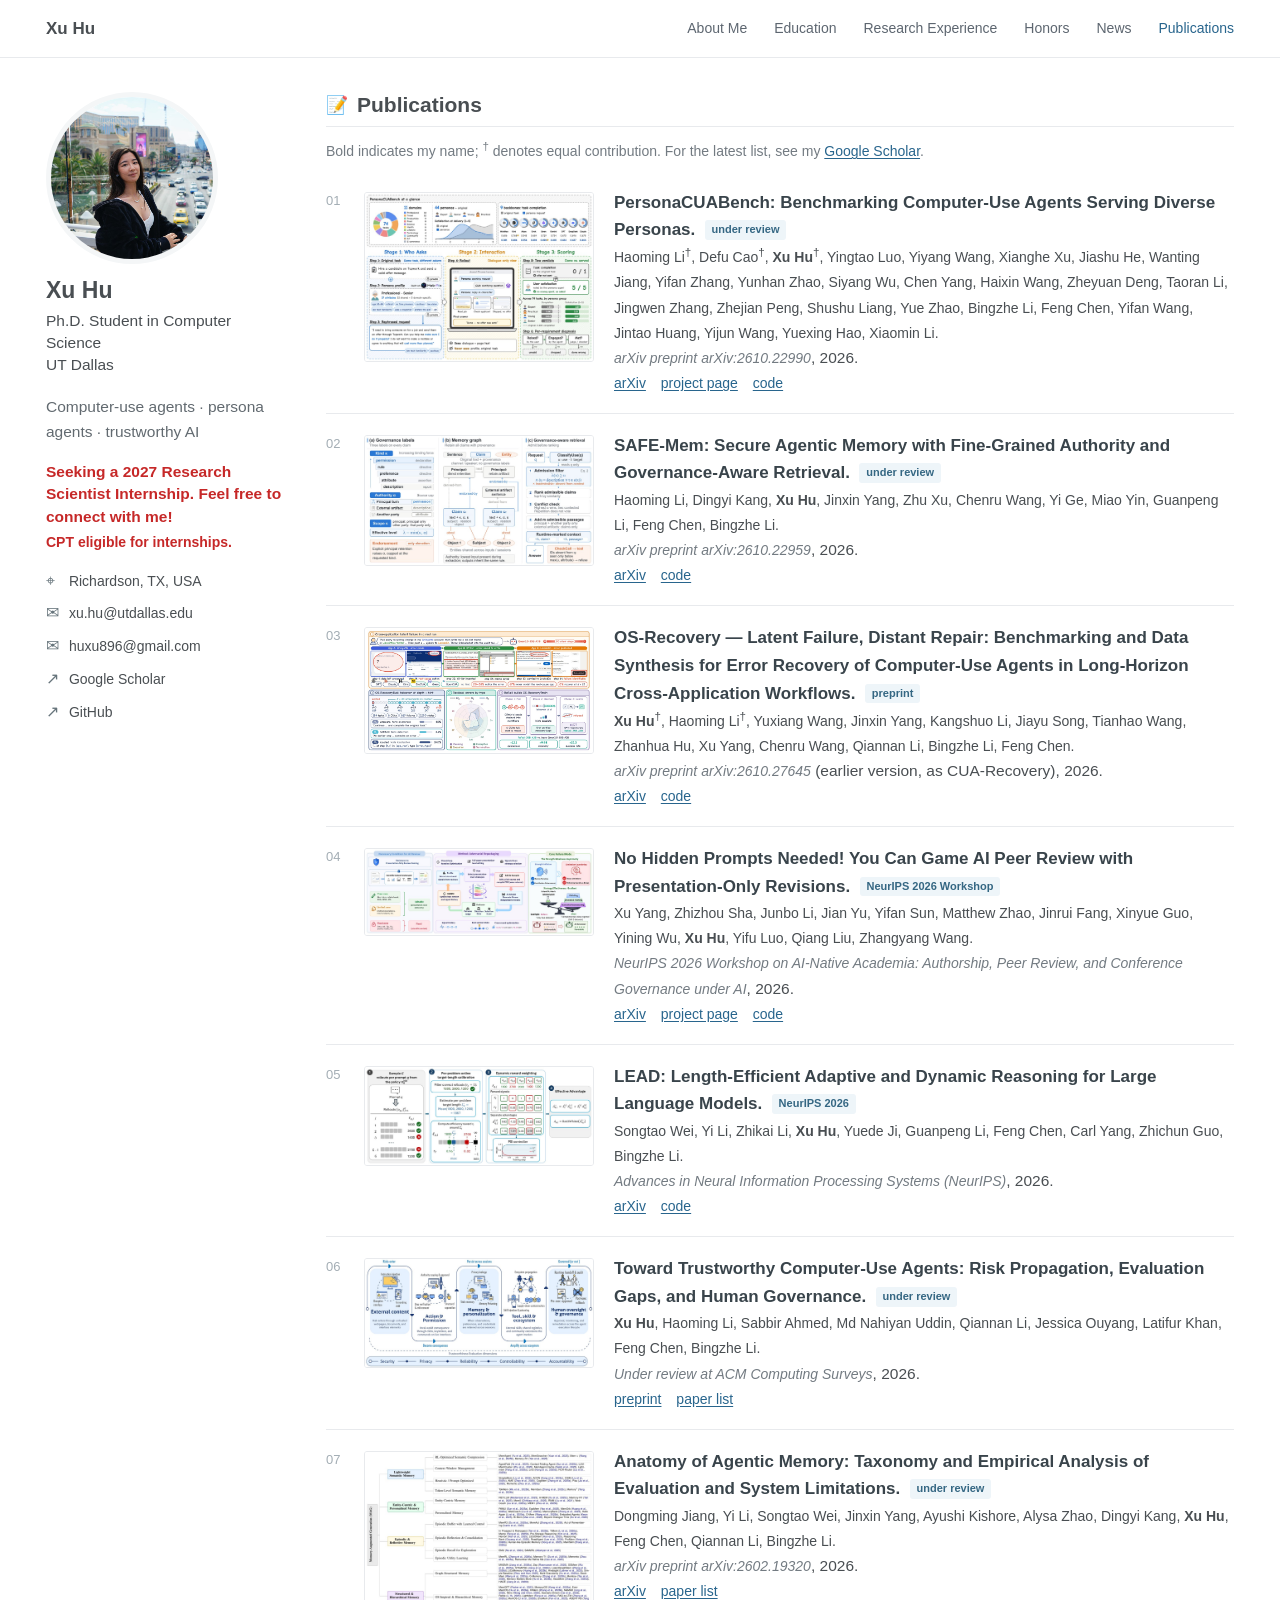
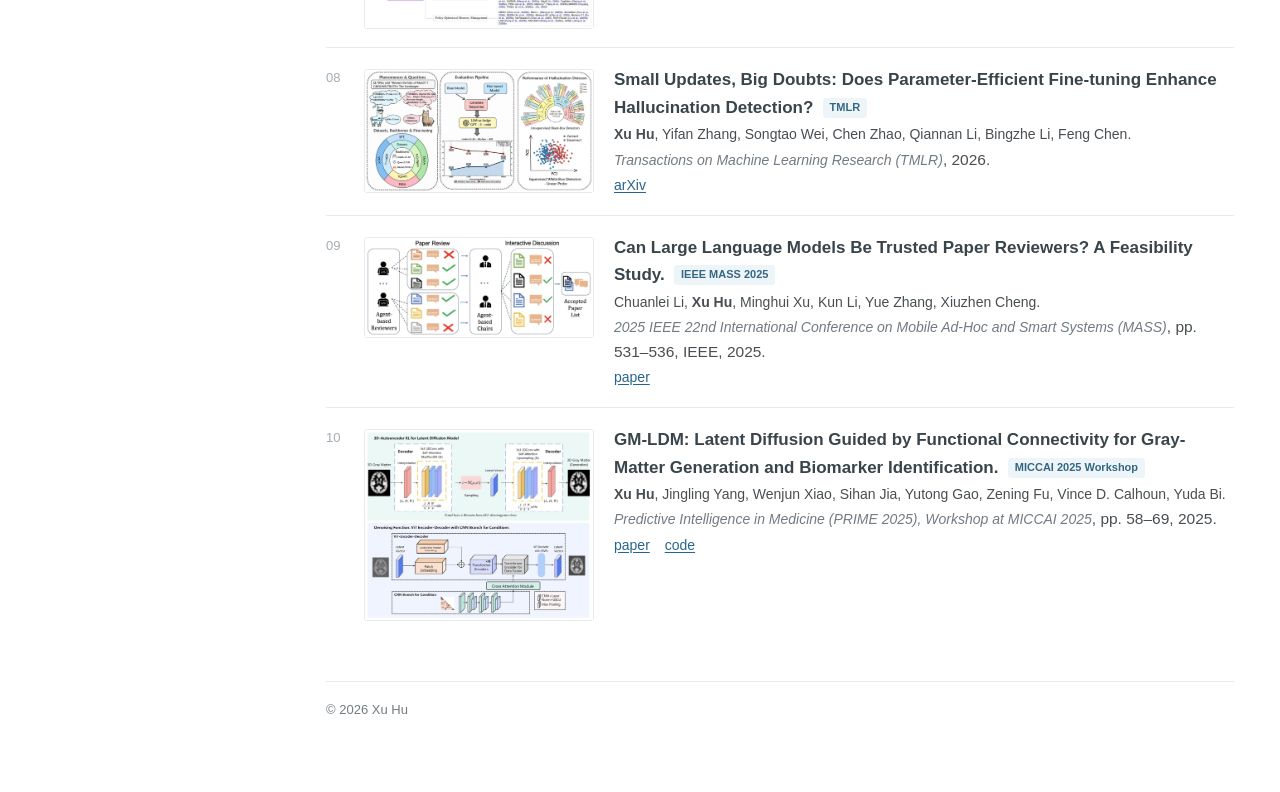
==== commit 8c458a59: "OS-Recovery: CVPR author list, new overview figure, drop venue status Co-Authored-By: Claude Opus 5." ====
--- a/publications.html
+++ b/publications.html
@@ -102,16 +102,16 @@
         </li>
 
         <li class="has-fig">
-          <a class="pub-fig" href="figures/cua-recovery.jpg"><img src="figures/cua-recovery.jpg" width="1100" height="732" loading="lazy" alt="Overview of the OS-Recovery benchmark and its construction" /></a>
+          <a class="pub-fig" href="figures/os-recovery.jpg"><img src="figures/os-recovery.jpg" width="1600" height="877" loading="lazy" alt="Overview of the OS-Recovery benchmark and its construction" /></a>
           <div class="pub-body">
             <span class="pub-title"><a href="https://arxiv.org/abs/2610.27645">OS-Recovery &mdash; Latent Failure, Distant Repair: Benchmarking and Data Synthesis
               for Error Recovery of Computer-Use Agents in Long-Horizon Cross-Application Workflows.</a></span>
-            <span class="badge">under review at CVPR</span><br />
+            <span class="badge">preprint</span><br />
             <span class="pub-authors">
               <span class="me">Xu Hu</span><sup>†</sup>, Haoming Li<sup>†</sup>, Yuxiang Wang, Jinxin Yang,
-              Kangshuo Li, Licheng Wang, Dingyi Kang, Jiayu Song, Tianhao Wang, Zhanhua Hu, Xu Yang,
+              Kangshuo Li, Jiayu Song, Tianhao Wang, Zhanhua Hu, Xu Yang, Chenru Wang,
               Qiannan Li, Bingzhe Li, Feng Chen.</span><br />
-            <span class="pub-venue">Under review at CVPR 2027</span>. Earlier version on arXiv as CUA-Recovery (arXiv:2610.27645), 2026.<br />
+            <span class="pub-venue">arXiv preprint arXiv:2610.27645</span> (earlier version, as CUA-Recovery), 2026.<br />
             <span class="pub-links">
               <a href="https://arxiv.org/abs/2610.27645">arXiv</a>
               <a href="https://github.com/xu-hu-2002/CUA-Recovery">code</a>
